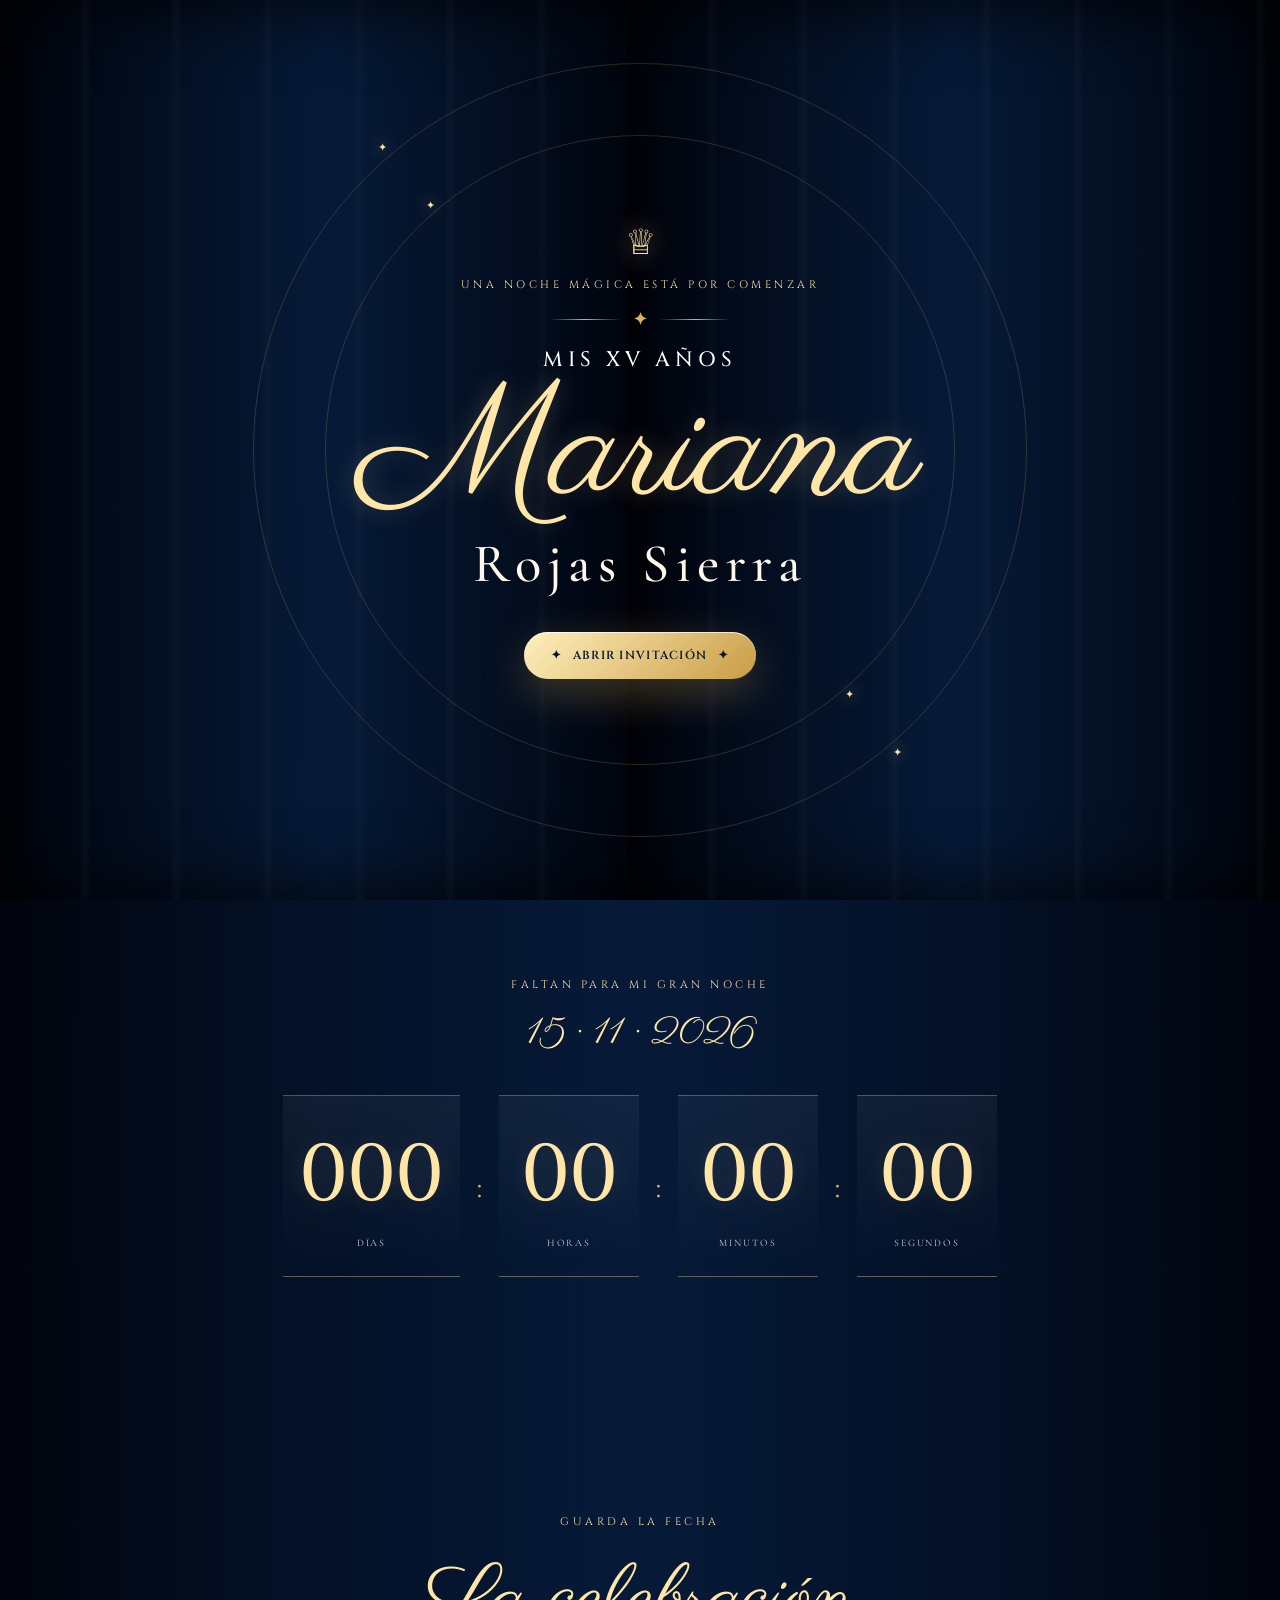
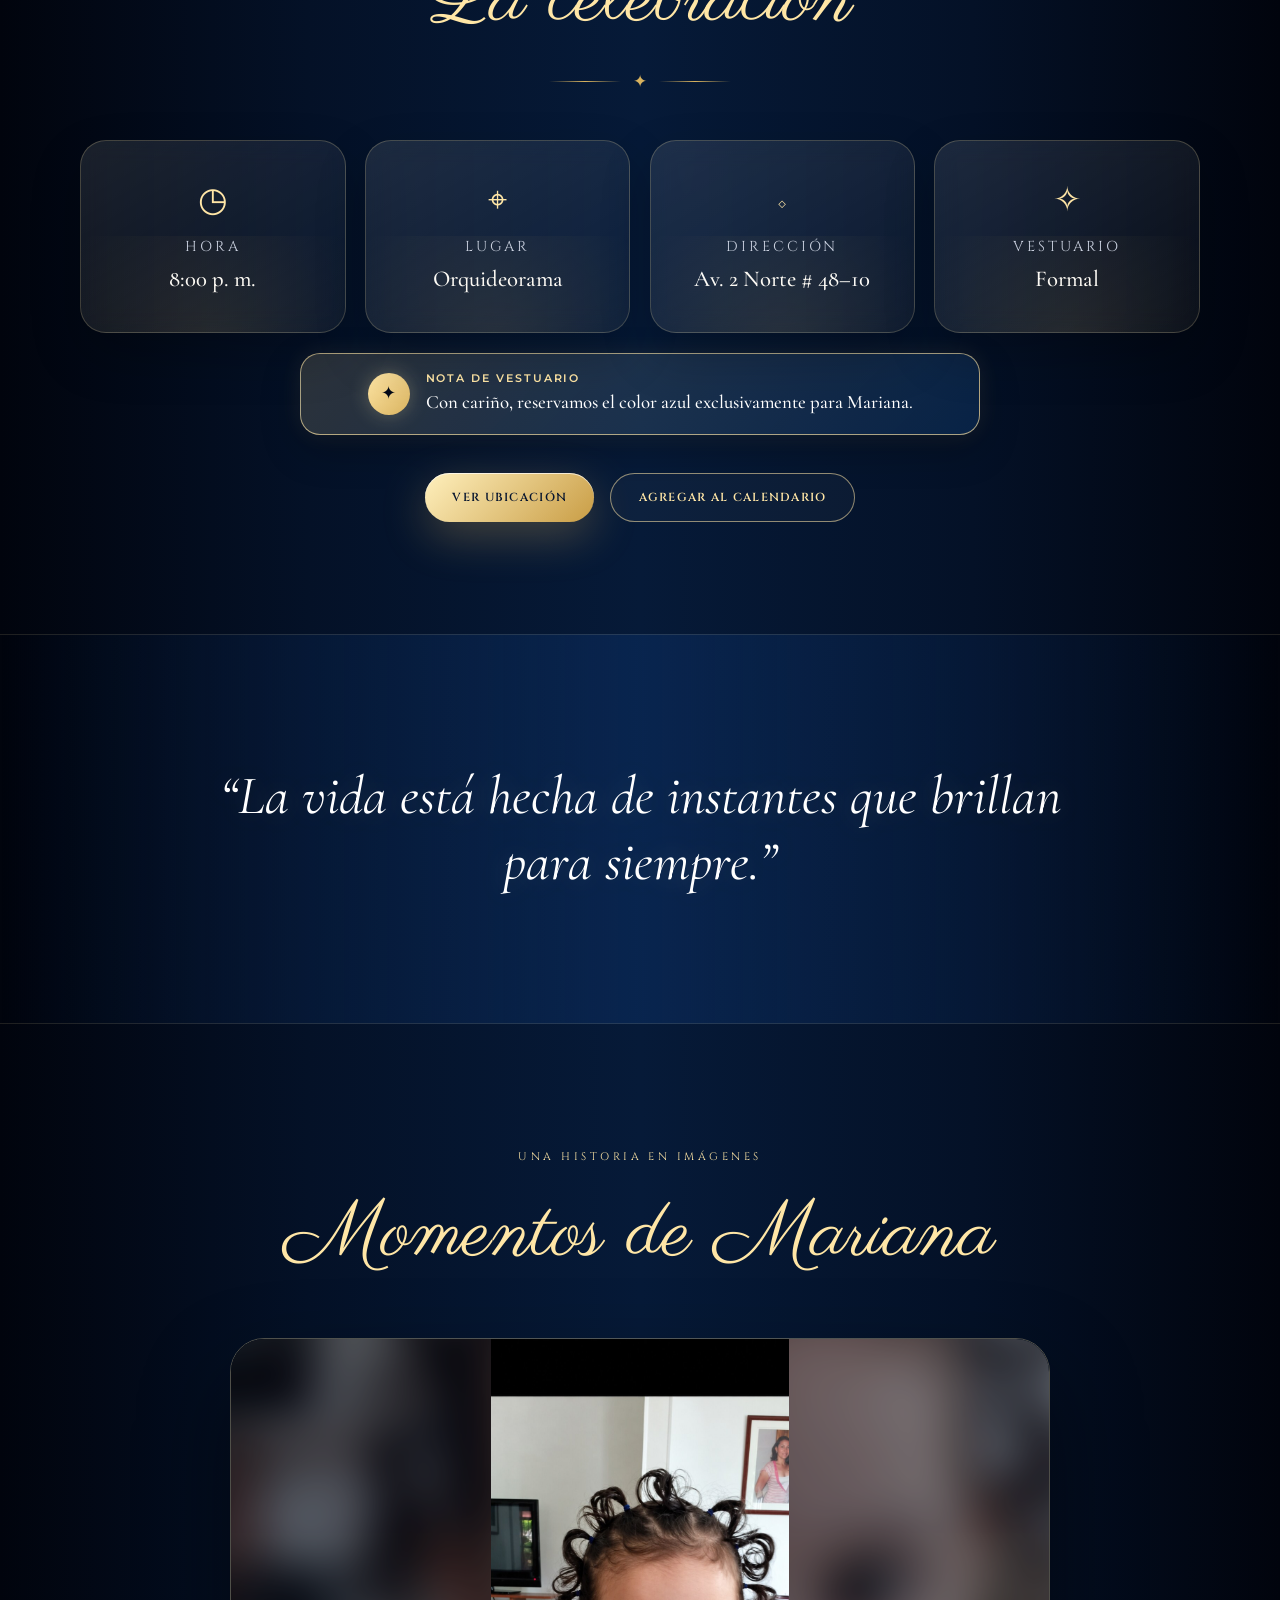
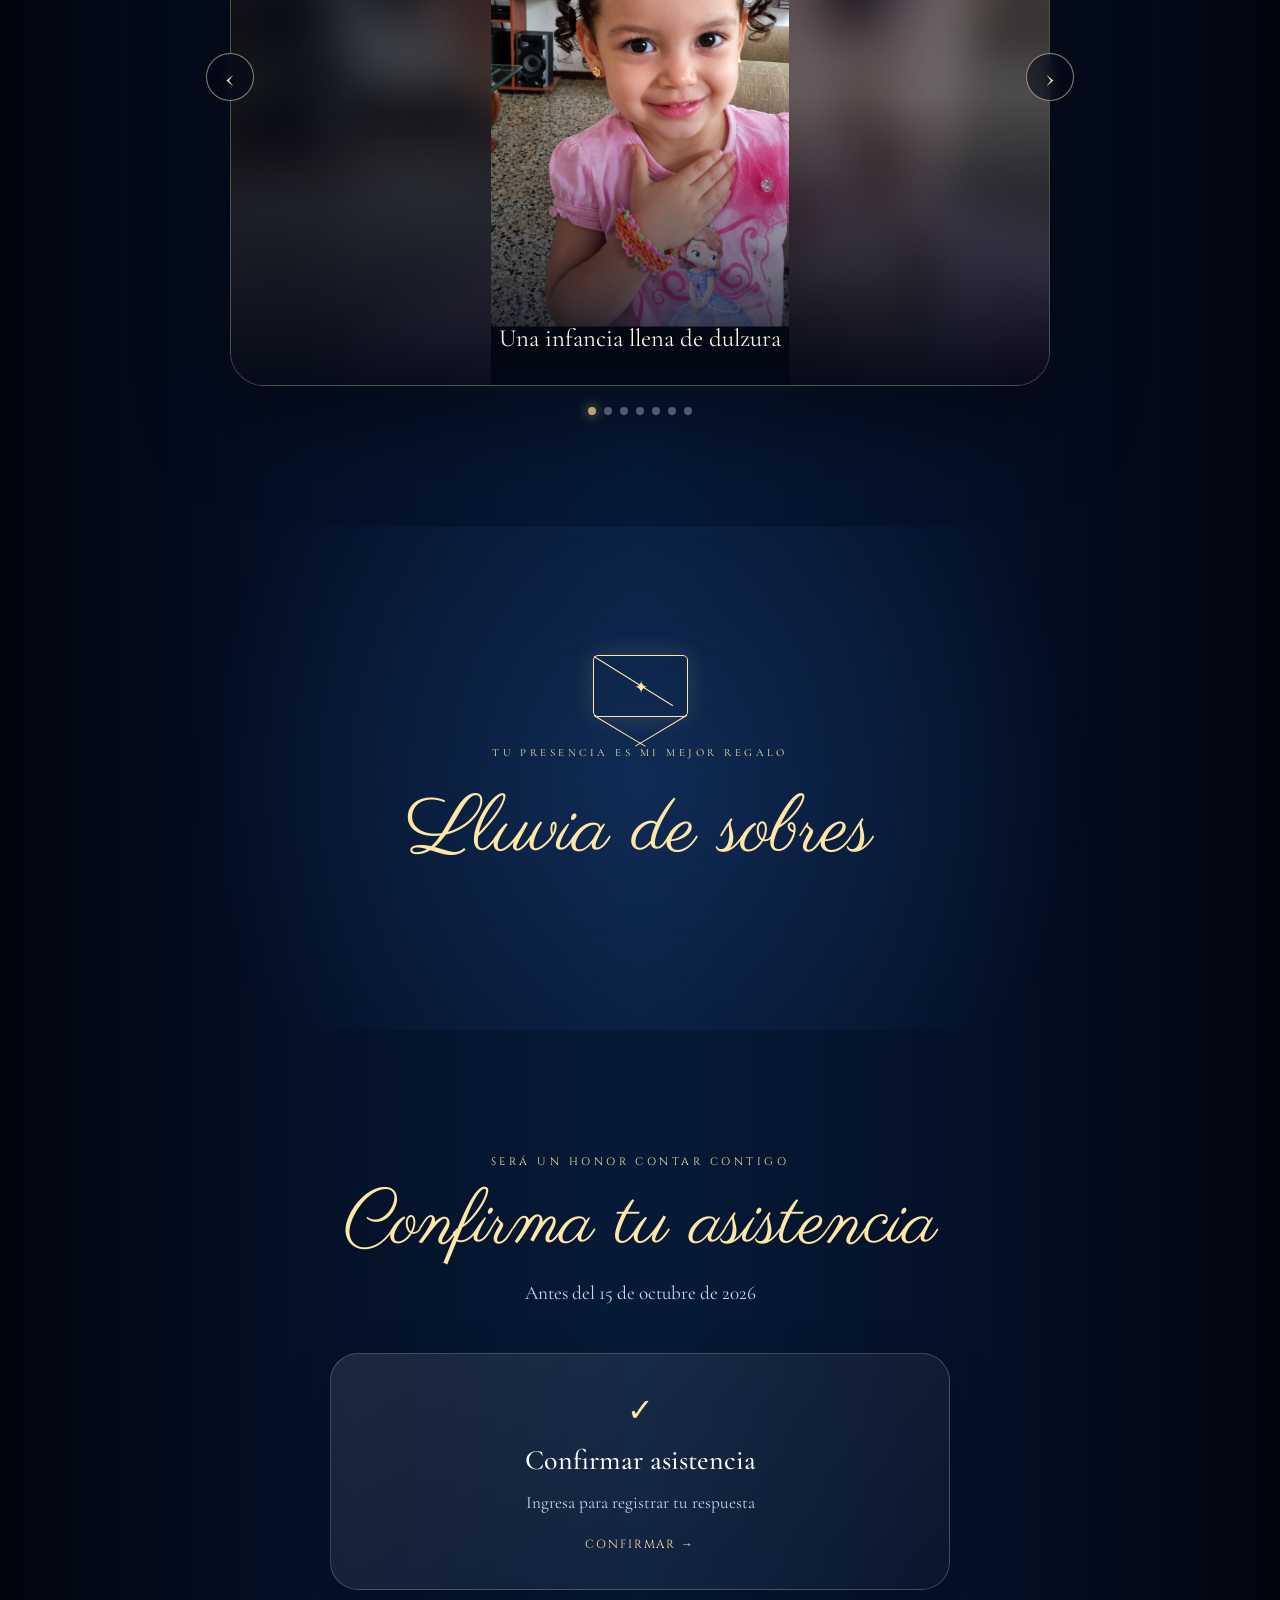
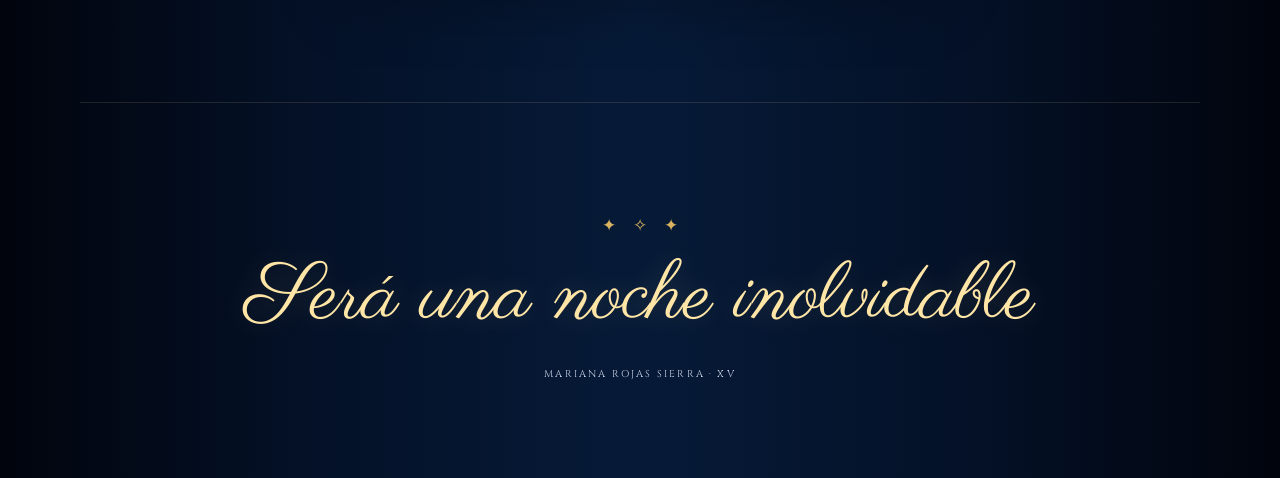
==== index.html @ c2b7a509 "Restaurar acompañante y ubicar nota de vestuario" ====
<!doctype html>
<html lang="es">
<head>
<meta charset="utf-8">
<meta name="viewport" content="width=device-width,initial-scale=1,viewport-fit=cover">
<meta name="theme-color" content="#020817">
<title>Mis XV · Mariana Rojas Sierra</title>
<meta name="description" content="Invitación a los XV años de Mariana Rojas Sierra · 15 de noviembre de 2026.">
<link rel="preconnect" href="https://fonts.googleapis.com">
<link rel="preconnect" href="https://fonts.gstatic.com" crossorigin>
<link href="https://fonts.googleapis.com/css2?family=Cinzel:wght@400;500;600&family=Cormorant+Garamond:ital,wght@0,400;0,500;1,400&family=Montserrat:wght@300;400;500;600&family=Parisienne&display=swap" rel="stylesheet">
<link rel="stylesheet" href="styles.css?v=acompanantes-19">
<link rel="stylesheet" href="mobile.css?v=acompanantes-19">
</head>
<body class="locked">
<canvas id="sky" aria-hidden="true"></canvas>
<div class="grain" aria-hidden="true"></div>
<div class="shooting-stars" aria-hidden="true"><i></i><i></i><i></i></div>
<section id="intro" class="intro">
  <div class="curtain curtain-left"></div><div class="curtain curtain-right"></div>
  <div class="intro-orbit orbit-a"></div><div class="intro-orbit orbit-b"></div>
  <div class="intro-card">
    <div class="crown">♕</div>
    <p class="kicker">Una noche mágica está por comenzar</p>
    <div class="line"><span></span><b>✦</b><span></span></div>
    <p class="mis">Mis XV años</p>
    <h1>Mariana</h1>
    <p class="surname">Rojas Sierra</p>
    <button id="openBtn" class="primary"><span>✦</span>Abrir invitación<span>✦</span></button>
  </div>
</section>
<audio id="song" preload="none" loop><source src="assets/sailor-song.m4a?v=audio-completo-2" type="audio/mp4"></audio>
<div id="readingProgress" class="reading-progress" aria-hidden="true"><span></span></div>
<button id="musicToggle" class="music-toggle" aria-label="Activar o pausar música"><span class="disc">♪</span><span class="music-label">Música</span></button>
<main id="site" aria-hidden="true">
  <section class="hero panel" id="inicio">
    <div class="moon"></div>
    <div class="hero-copy reveal up">
      <p class="kicker">Con inmensa alegría</p><p class="mis">Mis XV años</p><h2>Mariana</h2><p class="surname">Rojas Sierra</p>
      <div class="divider"><span></span>✧<span></span></div>
      <p class="poem">Hay momentos únicos que se convierten en recuerdos para toda la vida. Hoy comienza una nueva etapa llena de sueños, alegría y esperanza, y quiero compartirla contigo en una noche muy especial.</p>
    </div>
    <div class="floating-word one">sueños</div><div class="floating-word two">magia</div>
    <button id="discoverHint" class="discover-hint" type="button" aria-label="Deslizar hacia abajo para continuar"><span>Desliza hacia abajo</span><b>⌄</b></button>
  </section>
  <section class="count-section panel reveal focus-in" id="fecha">
    <p class="kicker">Faltan para mi gran noche</p><div class="date-script">15 · 11 · 2026</div>
    <div class="countdown" id="countdown"><div><strong id="days">000</strong><span>Días</span></div><em>:</em><div><strong id="hours">00</strong><span>Horas</span></div><em>:</em><div><strong id="minutes">00</strong><span>Minutos</span></div><em>:</em><div><strong id="seconds">00</strong><span>Segundos</span></div></div>
  </section>
  <section class="event panel" id="celebracion">
    <div class="section-head reveal unfold"><p class="kicker">Guarda la fecha</p><h3>La celebración</h3><div class="divider"><span></span>✦<span></span></div></div>
    <div class="event-grid">
      <article class="info-card reveal left"><div class="icon">◷</div><small>Hora</small><strong>8:00 p. m.</strong></article>
      <article class="info-card reveal up"><div class="icon">⌖</div><small>Lugar</small><strong>Orquideorama</strong></article>
      <article class="info-card reveal right"><div class="icon">◇</div><small>Dirección</small><strong>Av. 2 Norte # 48–10</strong></article>
      <article class="info-card reveal up"><div class="icon">✧</div><small>Vestuario</small><strong>Formal</strong></article>
    </div>
    <div class="dress-note reveal up"><span class="dress-note-icon">✦</span><div><strong>Nota de vestuario</strong><p>Con cariño, reservamos el color azul exclusivamente para Mariana.</p></div></div>
    <div class="actions reveal up"><a class="primary" href="https://maps.app.goo.gl/pFWmGSaqrGYNsrYG7" target="_blank" rel="noopener">Ver ubicación</a><button class="secondary" id="calendarBtn">Agregar al calendario</button></div>
  </section>
  <section class="quote-band panel reveal glow-in"><div class="constellation"></div><p>“La vida está hecha de instantes que brillan para siempre.”</p></section>
  <section class="gallery panel" id="galeria">
    <div class="section-head reveal rotate-left"><p class="kicker">Una historia en imágenes</p><h3>Momentos de Mariana</h3></div>
    <div class="carousel reveal rotate-right" id="carousel"><button class="nav prev" aria-label="Foto anterior">‹</button><div class="slides">
      <figure class="slide active" style="--photo:url('assets/momento-01.jpg')"><img src="assets/momento-01.jpg" alt="Mariana en sus primeros años" loading="lazy"><figcaption>Una infancia llena de dulzura</figcaption></figure>
      <figure class="slide" style="--photo:url('assets/momento-02.jpg')"><img src="assets/momento-02.jpg" alt="Mariana sonriendo en sus primeros años" loading="lazy"><figcaption>Sonrisas que guardan historias</figcaption></figure>
      <figure class="slide" style="--photo:url('assets/momento-03.jpg')"><img src="assets/momento-03.jpg" alt="Mariana jugando" loading="lazy"><figcaption>Pequeños momentos, grandes recuerdos</figcaption></figure>
      <figure class="slide" style="--photo:url('assets/momento-04.jpg')"><img src="assets/momento-04.jpg" alt="Mariana vestida de princesa" loading="lazy"><figcaption>Soñando desde siempre</figcaption></figure>
      <figure class="slide" style="--photo:url('assets/momento-05.jpg')"><img src="assets/momento-05.jpg" alt="Mariana con vestido azul" loading="lazy"><figcaption>Creciendo entre sueños y alegría</figcaption></figure>
      <figure class="slide" style="--photo:url('assets/momento-06.jpg')"><img src="assets/momento-06.jpg" alt="Mariana vestida de Mujer Maravilla" loading="lazy"><figcaption>Una aventura en cada etapa</figcaption></figure>
      <figure class="slide" style="--photo:url('assets/momento-07.jpg')"><img src="assets/momento-07.jpg" alt="Mariana disfrutando un postre" loading="lazy"><figcaption>Recuerdos que brillan para siempre</figcaption></figure>
    </div><button class="nav next" aria-label="Foto siguiente">›</button><div class="dots"></div></div>
  </section>
  <section class="gift panel reveal bloom"><div class="envelope"><div class="flap"></div><span>✦</span></div><p class="kicker">Tu presencia es mi mejor regalo</p><h3>Lluvia de sobres</h3></section>
  <section class="rsvp panel" id="rsvp">
    <div class="section-head reveal focus-in"><p class="kicker">Será un honor contar contigo</p><h3>Confirma tu asistencia</h3><p class="deadline">Antes del 15 de octubre de 2026</p></div>
    <div id="rsvpStatus" class="rsvp-status hidden" role="status"><span>✓</span><h4>Confirmación registrada</h4><p>Gracias. Tu respuesta ya fue guardada desde este dispositivo.</p></div><div class="rsvp-grid"><button class="guest-card reveal up" data-type="guest"><span class="guest-icon">✓</span><b>Confirmar asistencia</b><small>Ingresa para registrar tu respuesta</small><i>Confirmar →</i></button></div>
  </section>
  <footer class="panel reveal glow-in"><div class="footer-stars">✦　✧　✦</div><p>Será una noche inolvidable</p><span>Mariana Rojas Sierra · XV</span></footer>
</main>
<dialog id="rsvpDialog"><form method="dialog" id="rsvpForm" class="modal"><button type="button" id="closeRsvp" class="close" aria-label="Cerrar y volver a la invitación">×</button><p class="kicker">Confirmación de asistencia</p><h3 id="formTitle">Confirma tu asistencia</h3><input type="hidden" id="guestType"><label>Nombre completo<input id="guestName" required autocomplete="name" placeholder="Escribe tu nombre"></label><label>¿Asistirás?<select id="attendance" required><option value="">Selecciona una opción</option><option value="Sí">Sí, asistiré</option><option value="No">No podré asistir</option></select></label><div id="companionFields" class="conditional hidden"><label>¿Asistirás con acompañante?<select id="withCompanion"><option value="No">No, asistiré solo(a)</option><option value="Sí">Sí, asistiré con acompañante</option></select></label><label id="companionLabel" class="hidden">Nombre completo del acompañante<input id="companionName" autocomplete="name" placeholder="Escribe su nombre"></label></div><label>Observaciones alimentarias <small>(opcional)</small><textarea id="notes" rows="3" placeholder="Alergias o restricciones"></textarea></label><button type="submit" class="primary full">Guardar confirmación</button><p class="privacy">Tu respuesta quedará registrada en la lista de invitados.</p></form></dialog>
<div id="toast" class="toast"></div><script src="script.js?v=acompanantes-19"></script>
</body></html>
---- styles.css ----
:root{--night:#020817;--navy:#061a3a;--blue:#0c2f63;--gold:#d9b35f;--gold2:#ffe6a6;--cream:#fff8e8;--muted:#cbd4e7;--glass:rgba(255,255,255,.075)}
*{box-sizing:border-box}html{scroll-behavior:smooth}body{margin:0;background:radial-gradient(circle at 50% 0,#10356b 0,#071a39 30%,#020817 72%);color:var(--cream);font-family:Montserrat,sans-serif;overflow-x:hidden}.locked{overflow:hidden}.hidden{display:none!important}button,a{font:inherit}#sky{position:fixed;inset:0;width:100%;height:100%;z-index:0;pointer-events:none}.grain{position:fixed;inset:0;z-index:1;pointer-events:none;opacity:.055;background-image:url("data:image/svg+xml,%3Csvg viewBox='0 0 180 180' xmlns='http://www.w3.org/2000/svg'%3E%3Cfilter id='n'%3E%3CfeTurbulence type='fractalNoise' baseFrequency='.9' numOctaves='3' stitchTiles='stitch'/%3E%3C/filter%3E%3Crect width='100%25' height='100%25' filter='url(%23n)' opacity='.65'/%3E%3C/svg%3E")}.shooting-stars{position:fixed;inset:0;z-index:2;pointer-events:none;overflow:hidden}.shooting-stars i{position:absolute;width:150px;height:1px;background:linear-gradient(90deg,transparent,var(--gold2),transparent);transform:rotate(-28deg);filter:drop-shadow(0 0 6px var(--gold2));opacity:0;animation:shoot 9s linear infinite}.shooting-stars i:nth-child(1){top:15%;left:75%;animation-delay:1s}.shooting-stars i:nth-child(2){top:42%;left:90%;animation-delay:5s}.shooting-stars i:nth-child(3){top:74%;left:62%;animation-delay:8s}@keyframes shoot{0%,78%{opacity:0;transform:translate(0,0) rotate(-28deg)}80%{opacity:1}100%{opacity:0;transform:translate(-55vw,28vw) rotate(-28deg)}}
.intro{position:fixed;inset:0;z-index:50;display:grid;place-items:center;overflow:hidden;background:radial-gradient(circle at center,rgba(16,53,107,.45),rgba(2,8,23,.98) 68%);transition:opacity 1.1s ease,visibility 1.1s ease}.intro.opened{opacity:0;visibility:hidden}.curtain{position:absolute;top:0;bottom:0;width:51%;background:linear-gradient(90deg,#01040d,#061a38 50%,#01040d);box-shadow:inset 0 0 80px #000;transition:transform 1.6s cubic-bezier(.74,0,.19,1)}.curtain:after{content:"";position:absolute;inset:0;background:repeating-linear-gradient(90deg,transparent 0 12%,rgba(255,255,255,.025) 13%,transparent 14%)}.curtain-left{left:0}.curtain-right{right:0}.intro.opening .curtain-left{transform:translateX(-105%)}.intro.opening .curtain-right{transform:translateX(105%)}.intro-card{position:relative;z-index:3;text-align:center;width:min(92%,680px);padding:2rem;animation:introFloat 5s ease-in-out infinite}.crown{font-size:2.2rem;color:var(--gold2);filter:drop-shadow(0 0 13px rgba(255,230,166,.65));animation:twinkle 2s ease-in-out infinite}.kicker{text-transform:uppercase;letter-spacing:.32em;font-size:.68rem;color:var(--gold2);margin:.8rem 0 1.1rem}.line,.divider{display:flex;align-items:center;justify-content:center;gap:12px;color:var(--gold)}.line span,.divider span{width:72px;height:1px;background:linear-gradient(90deg,transparent,var(--gold),transparent)}.mis{font:500 1.3rem Cinzel,serif;letter-spacing:.24em;text-transform:uppercase;margin:1rem 0;color:#fff}.intro h1,.hero h2{font:400 clamp(5.5rem,18vw,10rem) Parisienne,cursive;line-height:.8;margin:.45rem 0;color:var(--gold2);text-shadow:0 0 25px rgba(255,230,166,.25)}.surname{font:500 clamp(1.7rem,6vw,3.4rem) 'Cormorant Garamond',serif;letter-spacing:.12em;margin:.8rem 0 2.2rem}.primary,.secondary{border-radius:999px;padding:1rem 1.7rem;text-decoration:none;border:0;cursor:pointer;display:inline-flex;align-items:center;justify-content:center;gap:.65rem;text-transform:uppercase;letter-spacing:.11em;font-size:.73rem;font-weight:600;transition:.3s}.primary{color:#07152f;background:linear-gradient(135deg,#fff0bd,#c99d45);box-shadow:0 14px 45px rgba(217,179,95,.3),inset 0 1px rgba(255,255,255,.7)}.primary:hover,.secondary:hover{transform:translateY(-3px) scale(1.01)}.secondary{color:var(--gold2);background:rgba(255,255,255,.03);border:1px solid rgba(255,230,166,.55)}.tap-note{font-size:.67rem;color:var(--muted);margin-top:1.1rem}.scroll-hint{position:absolute;bottom:20px;font-size:.55rem;letter-spacing:.22em;color:#9baac7}.scroll-hint span{display:block;font-size:1.3rem;animation:bounce 1.5s infinite}.intro-orbit{position:absolute;border:1px solid rgba(217,179,95,.2);border-radius:50%;animation:spin 22s linear infinite}.orbit-a{width:70vmin;height:70vmin}.orbit-b{width:86vmin;height:86vmin;animation-direction:reverse;animation-duration:30s}.intro-orbit:before,.intro-orbit:after{content:"✦";position:absolute;color:var(--gold2);font-size:.7rem;filter:drop-shadow(0 0 8px var(--gold2))}.intro-orbit:before{top:10%;left:16%}.intro-orbit:after{bottom:10%;right:16%}@keyframes spin{to{transform:rotate(360deg)}}@keyframes introFloat{50%{transform:translateY(-8px)}}@keyframes twinkle{50%{opacity:.55;transform:scale(.9)}}@keyframes bounce{50%{transform:translateY(6px)}}
main{position:relative;z-index:3}.panel{position:relative;width:min(1120px,92%);margin:auto;padding:7rem 0}.hero{min-height:100vh;display:grid;grid-template-columns:minmax(280px,.9fr) 1.1fr;align-items:center;gap:5rem;padding-top:5rem}.hero-frame{position:relative;max-width:490px;margin:auto}.hero-photo{width:100%;aspect-ratio:3/4;object-fit:cover;object-position:center 38%;display:block;border-radius:250px 250px 30px 30px;filter:saturate(.92) contrast(1.02);box-shadow:0 40px 100px rgba(0,0,0,.55)}.gold-frame{position:absolute;inset:-13px;border:1px solid rgba(255,230,166,.75);border-radius:270px 270px 45px 45px;box-shadow:0 0 28px rgba(217,179,95,.2)}.gold-frame:before{content:"✦";position:absolute;top:-17px;left:50%;transform:translateX(-50%);color:var(--gold2);background:#071a38;padding:0 12px}.photo-aura{position:absolute;inset:8% -12%;background:radial-gradient(circle,rgba(71,119,195,.35),transparent 65%);filter:blur(28px)}.moon{position:absolute;width:420px;height:420px;border-radius:50%;right:-180px;top:80px;background:radial-gradient(circle at 35% 35%,rgba(255,248,224,.23),rgba(202,178,116,.08) 45%,transparent 70%);box-shadow:0 0 70px rgba(255,230,166,.08)}.hero-copy{text-align:left}.hero-copy .mis{font-size:.9rem}.hero-copy .surname{margin-bottom:1.5rem}.poem{font:400 1.4rem/1.8 'Cormorant Garamond',serif;color:#e9eef8;max-width:620px}.floating-word{position:absolute;font:400 4rem Parisienne,cursive;color:rgba(255,230,166,.07);pointer-events:none}.floating-word.one{right:4%;top:12%}.floating-word.two{left:38%;bottom:5%}.count-section{text-align:center;padding-top:4rem}.date-script{font:400 2.3rem Parisienne,cursive;color:var(--gold2);margin-bottom:2.2rem}.countdown{display:flex;align-items:center;justify-content:center;gap:1rem}.countdown div{min-width:140px;padding:1.6rem 1rem;border-block:1px solid rgba(255,230,166,.32);background:linear-gradient(180deg,rgba(255,255,255,.05),transparent)}.countdown strong{display:block;font:500 clamp(2.8rem,7vw,5rem) Cinzel,serif;color:var(--gold2);text-shadow:0 0 22px rgba(255,230,166,.15)}.countdown span{font-size:.62rem;letter-spacing:.2em;text-transform:uppercase;color:var(--muted)}.countdown em{font:300 2.2rem 'Cormorant Garamond',serif;color:var(--gold)}.section-head{text-align:center;margin-bottom:3rem}.section-head h3,.gift h3,.modal h3{font:400 clamp(3rem,7vw,5rem) Parisienne,cursive;color:var(--gold2);margin:.3rem 0 1rem}.event-grid{display:grid;grid-template-columns:repeat(4,1fr);gap:1.2rem}.info-card{position:relative;overflow:hidden;text-align:center;padding:2.4rem 1.2rem;border:1px solid rgba(255,230,166,.22);border-radius:26px;background:linear-gradient(150deg,rgba(255,255,255,.1),rgba(255,255,255,.025));backdrop-filter:blur(12px);box-shadow:0 22px 50px rgba(0,0,0,.22)}.info-card:after{content:"";position:absolute;inset:auto -40% -70% -40%;height:120%;background:radial-gradient(circle,rgba(217,179,95,.13),transparent 65%)}.info-card .icon{font-size:2.1rem;color:var(--gold2)}.info-card small{display:block;text-transform:uppercase;letter-spacing:.2em;color:var(--muted);margin:1rem 0 .6rem}.info-card strong{font:500 1.35rem 'Cormorant Garamond',serif;color:#fff}.actions{display:flex;justify-content:center;gap:1rem;flex-wrap:wrap;margin-top:2.4rem}.quote-band{width:100%;max-width:none;text-align:center;padding:8rem 6%;background:linear-gradient(90deg,transparent,rgba(12,47,99,.52),transparent);border-block:1px solid rgba(255,230,166,.12)}.quote-band p{font:italic 400 clamp(1.8rem,5vw,3.4rem) 'Cormorant Garamond',serif;color:#fff;margin:auto;max-width:900px}.carousel{position:relative;max-width:820px;margin:auto}.slides{position:relative;height:min(72vh,700px);overflow:hidden;border-radius:34px;box-shadow:0 40px 90px rgba(0,0,0,.45);border:1px solid rgba(255,230,166,.3)}.slide{position:absolute;inset:0;margin:0;opacity:0;transform:scale(1.06);transition:opacity .9s,transform 1.4s}.slide.active{opacity:1;transform:scale(1)}.slide img{width:100%;height:100%;object-fit:cover;object-position:center 35%}.slide:after{content:"";position:absolute;inset:55% 0 0;background:linear-gradient(transparent,rgba(2,8,23,.92))}.slide figcaption{position:absolute;z-index:2;left:0;right:0;bottom:2rem;text-align:center;font:400 1.55rem 'Cormorant Garamond',serif}.nav{position:absolute;z-index:5;top:50%;transform:translateY(-50%);width:48px;height:48px;border-radius:50%;border:1px solid rgba(255,230,166,.55);background:rgba(2,8,23,.55);color:var(--gold2);font-size:2rem;cursor:pointer;backdrop-filter:blur(8px)}.nav.prev{left:-24px}.nav.next{right:-24px}.dots{display:flex;justify-content:center;gap:8px;margin-top:1.3rem}.dots button{width:8px;height:8px;border:0;border-radius:50%;background:#6f7f9e;padding:0;cursor:pointer}.dots button.active{background:var(--gold2);box-shadow:0 0 12px var(--gold2)}.gift{text-align:center;width:100%;max-width:none;padding:8rem 6%;background:radial-gradient(circle at center,rgba(33,73,133,.38),transparent 65%)}.gift p:last-child{color:var(--muted)}.envelope{position:relative;width:95px;height:62px;margin:0 auto 1.8rem;border:1px solid var(--gold2);border-radius:5px;box-shadow:0 0 25px rgba(255,230,166,.15)}.envelope:before,.envelope:after{content:"";position:absolute;bottom:0;width:64%;height:1px;background:var(--gold2)}.envelope:before{left:0;transform:rotate(31deg);transform-origin:left}.envelope:after{right:0;transform:rotate(-31deg);transform-origin:right}.flap{position:absolute;top:0;left:0;width:100%;height:1px;background:var(--gold2);transform:rotate(32deg);transform-origin:left}.envelope span{position:absolute;left:50%;top:51%;transform:translate(-50%,-50%);color:var(--gold2)}.rsvp-grid{display:grid;grid-template-columns:repeat(2,1fr);gap:1.4rem;max-width:860px;margin:auto}.guest-card{text-align:left;padding:2rem;border-radius:28px;border:1px solid rgba(255,230,166,.22);background:linear-gradient(145deg,rgba(255,255,255,.095),rgba(255,255,255,.025));color:#fff;cursor:pointer;transition:.35s;box-shadow:0 24px 55px rgba(0,0,0,.22)}.guest-card:hover{transform:translateY(-7px);border-color:var(--gold2);box-shadow:0 28px 70px rgba(0,0,0,.34),0 0 30px rgba(217,179,95,.08)}.guest-icon{font-size:2rem;color:var(--gold2)}.guest-card b,.guest-card small,.guest-card i{display:block}.guest-card b{font:500 1.55rem 'Cormorant Garamond',serif;margin:.8rem 0}.guest-card small{color:var(--muted);line-height:1.5}.guest-card i{font-style:normal;color:var(--gold2);margin-top:1.3rem;font-size:.74rem;text-transform:uppercase;letter-spacing:.16em}.deadline{text-align:center;color:var(--muted)}footer{text-align:center;padding:7rem 1rem 6rem!important;border-top:1px solid rgba(255,230,166,.12)}footer p{font:400 clamp(3rem,8vw,5rem) Parisienne,cursive;color:var(--gold2);margin:.5rem}footer span{font-size:.62rem;letter-spacing:.22em;text-transform:uppercase;color:var(--muted)}.footer-stars{color:var(--gold)}
.music-toggle{position:fixed;z-index:30;right:18px;bottom:18px;border:1px solid rgba(255,230,166,.45);border-radius:999px;padding:.55rem .9rem .55rem .55rem;background:rgba(2,8,23,.72);color:#fff;display:none;align-items:center;gap:.55rem;backdrop-filter:blur(10px);cursor:pointer}.music-toggle.show{display:flex}.disc{display:grid;place-items:center;width:34px;height:34px;border-radius:50%;background:linear-gradient(145deg,var(--gold2),var(--gold));color:#08152e}.music-toggle.playing .disc{animation:spin 3s linear infinite}.music-label{font-size:.67rem;letter-spacing:.12em;text-transform:uppercase}.reveal{opacity:0;transition:1s opacity,.9s transform}.reveal.up{transform:translateY(50px)}.reveal.left{transform:translateX(-55px)}.reveal.right{transform:translateX(55px)}.reveal.zoom{transform:scale(.88)}.reveal.visible{opacity:1;transform:none}.modal{position:relative;padding:2.2rem;border-radius:28px;background:linear-gradient(160deg,#10356b,#041126);border:1px solid rgba(255,230,166,.35);color:#fff;box-shadow:0 40px 100px rgba(0,0,0,.65)}dialog{width:min(92%,580px);padding:0;border:0;background:transparent}dialog::backdrop{background:rgba(0,5,16,.82);backdrop-filter:blur(9px)}.close{position:absolute;right:1rem;top:.7rem;border:0;background:transparent;color:#fff;font-size:2rem;cursor:pointer}.modal h3{text-align:left;font-size:2.8rem}.modal label{display:block;margin:1rem 0;font-size:.8rem;color:#e9eef8}.modal input,.modal select,.modal textarea{width:100%;margin-top:.45rem;padding:1rem;border-radius:14px;border:1px solid rgba(255,255,255,.18);background:rgba(255,255,255,.08);color:#fff;font:inherit}.modal select option{color:#111}.full{width:100%;margin-top:.8rem}.privacy{text-align:center;font-size:.68rem;color:var(--muted)}.toast{position:fixed;left:50%;bottom:95px;z-index:60;transform:translate(-50%,25px);opacity:0;padding:.8rem 1rem;border-radius:999px;background:#fff;color:#07152f;font-size:.75rem;transition:.3s;pointer-events:none}.toast.show{opacity:1;transform:translate(-50%,0)}
@media(max-width:850px){.panel{padding:5.5rem 0}.hero{grid-template-columns:1fr;gap:3rem;padding-top:5rem}.hero-frame{max-width:420px}.hero-copy{text-align:center}.poem{margin-inline:auto}.event-grid{grid-template-columns:repeat(2,1fr)}.countdown div{min-width:105px}.rsvp-grid{grid-template-columns:1fr}.nav.prev{left:10px}.nav.next{right:10px}}
@media(max-width:520px){.intro h1{font-size:5.3rem}.surname{font-size:1.8rem}.panel{width:90%;padding:4.5rem 0}.hero-photo{aspect-ratio:3/4}.hero-copy h2{font-size:5.6rem}.poem{font-size:1.2rem}.countdown{gap:.3rem}.countdown div{min-width:0;flex:1;padding:1rem .2rem}.countdown strong{font-size:2.15rem}.countdown span{font-size:.48rem}.countdown em{font-size:1.25rem}.event-grid{gap:.7rem}.info-card{padding:1.6rem .65rem}.info-card strong{font-size:1.05rem}.actions>*{width:100%}.slides{height:67vh}.slide figcaption{font-size:1.25rem;padding:0 1rem}.music-label{display:none}.music-toggle{padding:.5rem}.kicker{letter-spacing:.22em}.quote-band{padding:6rem 8%}}


/* Mariposas animadas — tema principal de los XV */
.butterfly-field{position:fixed;inset:0;z-index:4;overflow:hidden;pointer-events:none;opacity:0;transition:opacity 1.4s ease}
body:not(.locked) .butterfly-field{opacity:1}
.butterfly{--size:34px;--duration:18s;--delay:0s;--start-y:50vh;--end-y:18vh;position:absolute;left:-12vw;top:0;width:var(--size);height:calc(var(--size)*.72);filter:drop-shadow(0 0 8px rgba(255,230,166,.36));opacity:0;animation:butterflyFlight var(--duration) linear var(--delay) infinite;will-change:transform,opacity}
.butterfly-inner{position:absolute;inset:0;animation:butterflyFloat 2.2s ease-in-out infinite}
.butterfly-wing{position:absolute;top:8%;width:48%;height:70%;background:radial-gradient(circle at 58% 45%,rgba(255,248,220,.96) 0 9%,#f3cf78 23%,#c79235 58%,rgba(91,49,119,.88) 100%);border:1px solid rgba(255,240,188,.75);box-shadow:inset 0 0 7px rgba(255,255,255,.4);animation:wingFlap .5s ease-in-out infinite alternate}
.butterfly-wing::after{content:"";position:absolute;width:60%;height:48%;bottom:-28%;background:linear-gradient(145deg,#d9b35f,#754381);border:1px solid rgba(255,230,166,.55)}
.butterfly-wing.left{right:50%;border-radius:90% 42% 78% 32%;transform-origin:100% 55%}.butterfly-wing.left::after{right:4%;border-radius:78% 22% 75% 40%}
.butterfly-wing.right{left:50%;border-radius:42% 90% 32% 78%;transform-origin:0 55%;animation-direction:alternate-reverse}.butterfly-wing.right::after{left:4%;border-radius:22% 78% 40% 75%}
.butterfly-body{position:absolute;z-index:2;left:47%;top:18%;width:6%;height:65%;border-radius:999px;background:linear-gradient(#fff0bd,#6f426f 70%);box-shadow:0 0 5px rgba(255,230,166,.65)}
.butterfly-body::before,.butterfly-body::after{content:"";position:absolute;top:-22%;width:1px;height:34%;background:#ffe6a6;transform-origin:bottom}.butterfly-body::before{left:35%;transform:rotate(-32deg)}.butterfly-body::after{right:35%;transform:rotate(32deg)}
@keyframes wingFlap{from{transform:perspective(90px) rotateY(66deg)}to{transform:perspective(90px) rotateY(8deg)}}
@keyframes butterflyFloat{0%,100%{transform:translateY(-8px) rotate(-4deg)}50%{transform:translateY(10px) rotate(5deg)}}
@keyframes butterflyFlight{0%{transform:translate3d(-12vw,var(--start-y),0) scale(.72);opacity:0}7%{opacity:.82}28%{transform:translate3d(26vw,calc(var(--start-y) - 13vh),0) scale(.9)}52%{transform:translate3d(55vw,calc(var(--end-y) + 18vh),0) scale(1)}76%{transform:translate3d(83vw,var(--end-y),0) scale(.82);opacity:.78}100%{transform:translate3d(116vw,calc(var(--end-y) - 10vh),0) scale(.62);opacity:0}}
@media(max-width:600px){.butterfly{--size:27px;filter:drop-shadow(0 0 5px rgba(255,230,166,.3))}.butterfly:nth-child(n+8){display:none}}
@media(prefers-reduced-motion:reduce){.butterfly-field{display:none}}


/* Mariposas v2: silueta SVG reconocible y visibles desde la portada */
.butterfly-field{z-index:55;opacity:1}
body:not(.locked) .butterfly-field{opacity:1}
.butterfly{width:var(--size);height:calc(var(--size)*.75);filter:drop-shadow(0 2px 5px rgba(0,0,0,.35)) drop-shadow(0 0 7px rgba(255,230,166,.38))}
.butterfly-inner,.butterfly-svg{display:block;width:100%;height:100%;overflow:visible}
.butterfly-svg{transform:rotate(-7deg)}
.svg-wing{transform-box:fill-box;animation:svgWingFlap .62s ease-in-out infinite alternate}
.svg-wing-left{transform-origin:right center}
.svg-wing-right{transform-origin:left center;animation-direction:alternate-reverse}
.wing-main{fill:url("#none");fill:#d9b35f;stroke:#fff0bd;stroke-width:2.1;stroke-linejoin:round}
.svg-wing-left .wing-main{fill:#d7aa4c}.svg-wing-right .wing-main{fill:#c5913f}
.wing-mark{fill:none;stroke:#70427e;stroke-width:3;stroke-linecap:round;opacity:.9}
.svg-wing circle{fill:#fff0bd;stroke:#70427e;stroke-width:2}
.svg-body{fill:#39233f;stroke:#ffe6a6;stroke-width:1.5}.svg-head{fill:#503052;stroke:#ffe6a6;stroke-width:1.5}
.antenna{fill:none;stroke:#ffe6a6;stroke-width:2;stroke-linecap:round}
@keyframes svgWingFlap{from{transform:perspective(110px) rotateY(58deg) scaleX(.7)}to{transform:perspective(110px) rotateY(4deg) scaleX(1)}}
@media(max-width:600px){.butterfly-field{z-index:55}.butterfly{filter:drop-shadow(0 1px 3px rgba(0,0,0,.35)) drop-shadow(0 0 4px rgba(255,230,166,.3))}}


/* Corrección v3: visibles y reconocibles en todos los equipos */
.butterfly{min-width:30px;min-height:23px}
.svg-wing .wing-main{stroke-width:2.8}
.svg-wing .wing-mark{stroke-width:3.6}
@media(min-width:601px){.butterfly{filter:drop-shadow(0 3px 7px rgba(0,0,0,.48)) drop-shadow(0 0 10px rgba(255,230,166,.48))}}
@media(prefers-reduced-motion:reduce){
  .butterfly-field{display:block!important;opacity:1!important}
  .butterfly{animation:butterflyFlight var(--duration) linear var(--delay) infinite!important}
  .svg-wing{animation:svgWingFlap .8s ease-in-out infinite alternate!important}
}


/* Animaciones de contenido v4: entradas variadas y elegantes */
.reveal.focus-in{transform:scale(.9);filter:blur(10px)}
.reveal.unfold{transform:perspective(700px) rotateX(-18deg) scale(.94);transform-origin:center top}
.reveal.rotate-left{transform:translateX(-48px) rotate(-2.5deg) scale(.96)}
.reveal.rotate-right{transform:translateX(48px) rotate(2.5deg) scale(.96)}
.reveal.glow-in{transform:scale(.94);filter:blur(7px);text-shadow:0 0 30px rgba(255,230,166,.2)}
.reveal.bloom{transform:scale(.78) rotate(-2deg);filter:blur(5px)}
.reveal.focus-in.visible,.reveal.unfold.visible,.reveal.rotate-left.visible,.reveal.rotate-right.visible,.reveal.glow-in.visible,.reveal.bloom.visible{transform:none;filter:none}
.count-section.visible .countdown div{animation:countTileIn .7s cubic-bezier(.2,.8,.2,1) both}
.count-section.visible .countdown div:nth-of-type(1){animation-delay:.08s}.count-section.visible .countdown div:nth-of-type(2){animation-delay:.2s}.count-section.visible .countdown div:nth-of-type(3){animation-delay:.32s}.count-section.visible .countdown div:nth-of-type(4){animation-delay:.44s}
.event-grid .info-card:nth-child(1){transition-delay:.04s}.event-grid .info-card:nth-child(2){transition-delay:.16s}.event-grid .info-card:nth-child(3){transition-delay:.28s}.event-grid .info-card:nth-child(4){transition-delay:.4s}
.gift.visible .envelope{animation:envelopeArrival 1s cubic-bezier(.18,.85,.32,1.25) .25s both, envelopeHover 3s ease-in-out 1.25s infinite}
.gift.visible .flap{animation:flapOpen 1.1s ease .65s both}
.gallery .section-head.visible+.carousel{transition-delay:.18s}
footer.visible .footer-stars{animation:footerSparkle 1.8s ease-in-out infinite}
@keyframes countTileIn{0%{opacity:0;transform:translateY(28px) rotateX(-32deg)}100%{opacity:1;transform:none}}
@keyframes envelopeArrival{0%{opacity:0;transform:scale(.4) rotate(-12deg)}70%{transform:scale(1.12) rotate(3deg)}100%{opacity:1;transform:none}}
@keyframes envelopeHover{0%,100%{transform:translateY(0)}50%{transform:translateY(-8px)}}
@keyframes flapOpen{0%{opacity:.2;transform:rotate(0)}100%{opacity:1;transform:rotate(32deg)}}
@keyframes footerSparkle{0%,100%{opacity:.5;letter-spacing:.05em}50%{opacity:1;letter-spacing:.22em;text-shadow:0 0 16px var(--gold2)}}
@media(max-width:600px){.reveal.rotate-left{transform:translateX(-28px) rotate(-1.5deg)}.reveal.rotate-right{transform:translateX(28px) rotate(1.5deg)}}
@media(prefers-reduced-motion:reduce){.reveal.focus-in,.reveal.unfold,.reveal.rotate-left,.reveal.rotate-right,.reveal.glow-in,.reveal.bloom{filter:none}}


/* Navegación rápida v5 */
#inicio,#fecha,#celebracion,#galeria,#rsvp{scroll-margin-top:24px}

/* Portada sin fotografía: conserva el diseño aprobado y centra el mensaje */
body{background:linear-gradient(90deg,#01040d 0%,#041127 24%,#061a38 50%,#041127 76%,#01040d 100%)}
body{font-family:'Cormorant Garamond',serif;font-size:1.08rem}
.kicker,.mis,.primary,.secondary,.info-card small,.guest-card i,.quick-nav,.music-label,footer span{font-family:Cinzel,serif}
.poem,.info-card strong,.quote-band p,.slide figcaption,.guest-card b,.guest-card small,.deadline,.gift p,.rsvp-status p,.modal label,.privacy{font-family:'Cormorant Garamond',serif}
.poem{font-size:1.42rem;line-height:1.7}
.info-card strong{font-size:1.42rem}
.rsvp-grid{grid-template-columns:1fr;max-width:620px}
.guest-card{text-align:center;padding:2.3rem 2rem}
.guest-card b{font-size:1.75rem}
.guest-card small{font-size:1.08rem}
.rsvp .section-head h3{font-size:clamp(3.2rem,6vw,4.7rem);line-height:1}
.deadline{font-size:1.2rem}
.modal label{font-size:1rem}
main{opacity:1;transform:none;transition:opacity .85s ease,transform 1s ease}
body.entering main{opacity:0;transform:scale(.985)}
.intro.opening .intro-card{animation:none;opacity:0;transform:scale(.9);transition:opacity .32s ease,transform .5s ease}
.intro.opening .intro-orbit{opacity:0;transform:scale(1.45);transition:opacity .7s ease,transform 1.2s ease}
body.entering .butterfly-field{z-index:52;opacity:1}
body.entering .reading-progress,body.entering .music-toggle{opacity:0!important;pointer-events:none!important}
.hero{grid-template-columns:1fr;justify-items:center;text-align:center}
.hero-copy{text-align:center;max-width:760px;margin:auto}
.hero-copy .poem{margin-inline:auto}
.hero .moon{right:50%;transform:translateX(50%)}
.dress-note{display:flex;align-items:center;justify-content:center;gap:1rem;max-width:680px;margin:1.6rem auto 0;padding:1.15rem 1.4rem;border:1px solid rgba(255,230,166,.65);border-radius:20px;background:linear-gradient(135deg,rgba(255,230,166,.16),rgba(20,80,150,.28));box-shadow:0 14px 38px rgba(0,0,0,.25),0 0 24px rgba(255,230,166,.09);text-align:left}
.dress-note-icon{display:grid;place-items:center;flex:0 0 42px;width:42px;height:42px;border-radius:50%;background:linear-gradient(135deg,var(--gold2),var(--gold));color:var(--night);font-size:1.1rem;box-shadow:0 0 20px rgba(255,230,166,.28)}
.dress-note strong{display:block;margin-bottom:.3rem;color:var(--gold2);font:600 .67rem Montserrat,sans-serif;letter-spacing:.18em;text-transform:uppercase}
.dress-note p{margin:0;color:#fff;font:500 1.18rem/1.35 'Cormorant Garamond',serif}
.event>.dress-note{margin-top:1.25rem;margin-bottom:1.8rem}
.discover-hint{position:absolute;z-index:5;left:50%;bottom:24px;display:flex;flex-direction:column;align-items:center;gap:.15rem;transform:translateX(-50%);padding:.55rem 1rem;color:var(--gold2);background:rgba(2,8,23,.62);border:1px solid rgba(255,230,166,.22);border-radius:999px;cursor:pointer;font:500 .62rem Cinzel,serif;letter-spacing:.13em;text-transform:uppercase;backdrop-filter:blur(10px);transition:opacity .4s,transform .4s}
.discover-hint b{font:400 1.4rem/1 serif;animation:discoverBounce 1.35s ease-in-out infinite}
.discover-hint.gone{opacity:0;pointer-events:none;transform:translate(-50%,14px)}
@keyframes discoverBounce{0%,100%{transform:translateY(-2px)}50%{transform:translateY(5px)}}
@media(max-width:600px){.hero{padding-bottom:7.5rem}.discover-hint{bottom:20px;font-size:.56rem}}
.slide{background:#020817;isolation:isolate}
.slide:before{content:"";position:absolute;z-index:0;inset:-28px;background-image:linear-gradient(rgba(2,8,23,.36),rgba(2,8,23,.5)),var(--photo);background-size:cover;background-position:center;filter:blur(20px) saturate(.75);transform:scale(1.12);opacity:.78}
.slide img{position:relative;z-index:1;object-fit:contain!important;object-position:center!important}
.slide:after{z-index:2}
.slide figcaption{z-index:3}
.reading-progress{position:fixed;z-index:45;top:0;left:0;width:100%;height:3px;background:rgba(255,255,255,.05);opacity:0;transition:opacity .5s}
.reading-progress span{display:block;width:0;height:100%;background:linear-gradient(90deg,#8c5aa0,var(--gold2),#d9b35f);box-shadow:0 0 12px rgba(255,230,166,.65)}
body:not(.locked) .reading-progress{opacity:1}
/* Confirmación registrada v8 */
.rsvp-status{max-width:620px;margin:0 auto;text-align:center;padding:2.4rem 2rem;border:1px solid rgba(255,230,166,.3);border-radius:28px;background:linear-gradient(145deg,rgba(255,255,255,.1),rgba(255,255,255,.025));box-shadow:0 24px 55px rgba(0,0,0,.24)}
.rsvp-status span{display:grid;place-items:center;width:58px;height:58px;margin:0 auto 1rem;border-radius:50%;background:linear-gradient(135deg,#fff0bd,#c99d45);color:#07152f;font-size:1.7rem}
.rsvp-status h4{margin:.3rem 0 .7rem;font:500 1.8rem 'Cormorant Garamond',serif;color:var(--gold2)}
.rsvp-status p{margin:0;color:var(--muted);line-height:1.6}
.modal button:disabled{opacity:.62;cursor:wait}
---- mobile.css ----
/* Ajustes móviles para apertura desde WhatsApp */
@media (max-width:600px){
html,body{width:100%;max-width:100%;overflow-x:hidden;-webkit-text-size-adjust:100%}body{background:linear-gradient(90deg,#01040d 0%,#041127 24%,#061a38 50%,#041127 76%,#01040d 100%)}
.intro{min-height:100svh;padding:env(safe-area-inset-top) 0 env(safe-area-inset-bottom)}.intro-card{width:100%;padding:1.25rem 1rem 4.5rem}.crown{font-size:1.8rem}.intro h1{font-size:clamp(4.3rem,24vw,6.2rem);line-height:.86;white-space:normal}.intro .surname{font-size:clamp(1.35rem,7vw,2rem);letter-spacing:.08em;margin:.55rem 0 1.5rem}.intro .mis{font-size:.95rem;letter-spacing:.18em}.intro .kicker{font-size:.55rem;line-height:1.6;letter-spacing:.18em;padding:0 .75rem}.intro .primary{width:min(88vw,330px);min-height:52px;padding:.9rem 1rem;font-size:.67rem}.scroll-hint{bottom:max(12px,env(safe-area-inset-bottom));width:100%;text-align:center}.orbit-a{width:92vmin;height:92vmin}.orbit-b{width:118vmin;height:118vmin}
.panel{width:100%;padding:4rem 18px}.hero{min-height:auto;padding-top:5.5rem;gap:2.4rem}.hero-frame{width:min(82vw,350px);max-width:none}.hero-photo{border-radius:180px 180px 24px 24px;object-position:center 34%;box-shadow:0 24px 65px rgba(0,0,0,.5)}.gold-frame{inset:-8px;border-radius:190px 190px 32px 32px}.hero-copy{padding:0 4px}.hero-copy h2{font-size:clamp(4.4rem,22vw,6.4rem);line-height:.84;margin:.25rem 0}.hero-copy .surname{font-size:clamp(1.35rem,7vw,2rem);letter-spacing:.08em}.poem{font-size:1.12rem;line-height:1.65;text-align:center}.floating-word,.moon{display:none}
.count-section{padding-top:3rem}.date-script{font-size:1.9rem;margin-bottom:1.4rem}.countdown{display:grid;grid-template-columns:repeat(4,1fr);gap:.35rem;width:100%}.countdown em{display:none}.countdown div{min-width:0;padding:1rem .15rem;border:1px solid rgba(255,230,166,.18);border-radius:16px;background:rgba(255,255,255,.035)}.countdown strong{font-size:clamp(1.65rem,8.5vw,2.2rem);line-height:1.15}.countdown span{font-size:.43rem;letter-spacing:.08em}
.section-head{margin-bottom:2rem}.section-head h3,.gift h3,.modal h3{font-size:clamp(2.8rem,15vw,4rem);line-height:.95}.event-grid{grid-template-columns:1fr;gap:.8rem}.info-card{padding:1.35rem 1rem;border-radius:20px;display:grid;grid-template-columns:45px 1fr;grid-template-rows:auto auto;text-align:left;align-items:center;column-gap:.8rem}.info-card .icon{grid-row:1/3;font-size:1.65rem;text-align:center}.info-card small{margin:0 0 .25rem;font-size:.55rem;letter-spacing:.14em}.info-card strong{font-size:1.12rem;line-height:1.3}.actions{display:grid;grid-template-columns:1fr;gap:.75rem;margin-top:1.5rem}.actions>*{width:100%;min-height:50px}
.quote-band{padding:4.5rem 22px}.quote-band p{font-size:1.55rem;line-height:1.45}.carousel{width:100%}.slides{height:min(68svh,560px);border-radius:24px}.slide img{object-position:center 32%}.slide figcaption{bottom:1.25rem;font-size:1.1rem;padding:0 2.5rem}.nav{width:40px;height:40px;font-size:1.55rem}.nav.prev{left:8px}.nav.next{right:8px}
.gift{padding:5rem 22px}.gift p:last-child{font-size:.95rem;line-height:1.6}.rsvp-grid{gap:.9rem}.guest-card{padding:1.35rem;border-radius:20px;text-align:center}.guest-card b{font-size:1.3rem}.guest-card small{font-size:.82rem}footer{padding:4.5rem 18px 5rem!important}footer p{font-size:3.2rem;line-height:1}
dialog{width:calc(100% - 24px);max-height:92svh;margin:auto}.modal{padding:1.4rem 1rem 1.2rem;border-radius:22px;max-height:92svh;overflow-y:auto}.modal h3{font-size:2.7rem;margin:.2rem 0 .8rem}.modal label{font-size:.74rem;margin:.8rem 0}.modal input,.modal select,.modal textarea{font-size:16px;padding:.85rem}.close{right:.7rem;top:.35rem}.music-toggle{right:12px;bottom:max(12px,env(safe-area-inset-bottom))}
}
@media (max-width:380px){.intro h1{font-size:4.15rem}.hero-copy h2{font-size:4.45rem}.countdown strong{font-size:1.55rem}.countdown span{font-size:.38rem}.panel{padding-left:14px;padding-right:14px}}
@media (max-width:600px){.rsvp .section-head h3{font-size:3.15rem;line-height:.98}.deadline{font-size:1.08rem}.guest-card{padding:1.8rem 1.2rem}.guest-card b{font-size:1.55rem}.guest-card small{font-size:1rem}}
@media (max-width:380px){.rsvp .section-head h3{font-size:2.85rem}.deadline{font-size:1rem}}
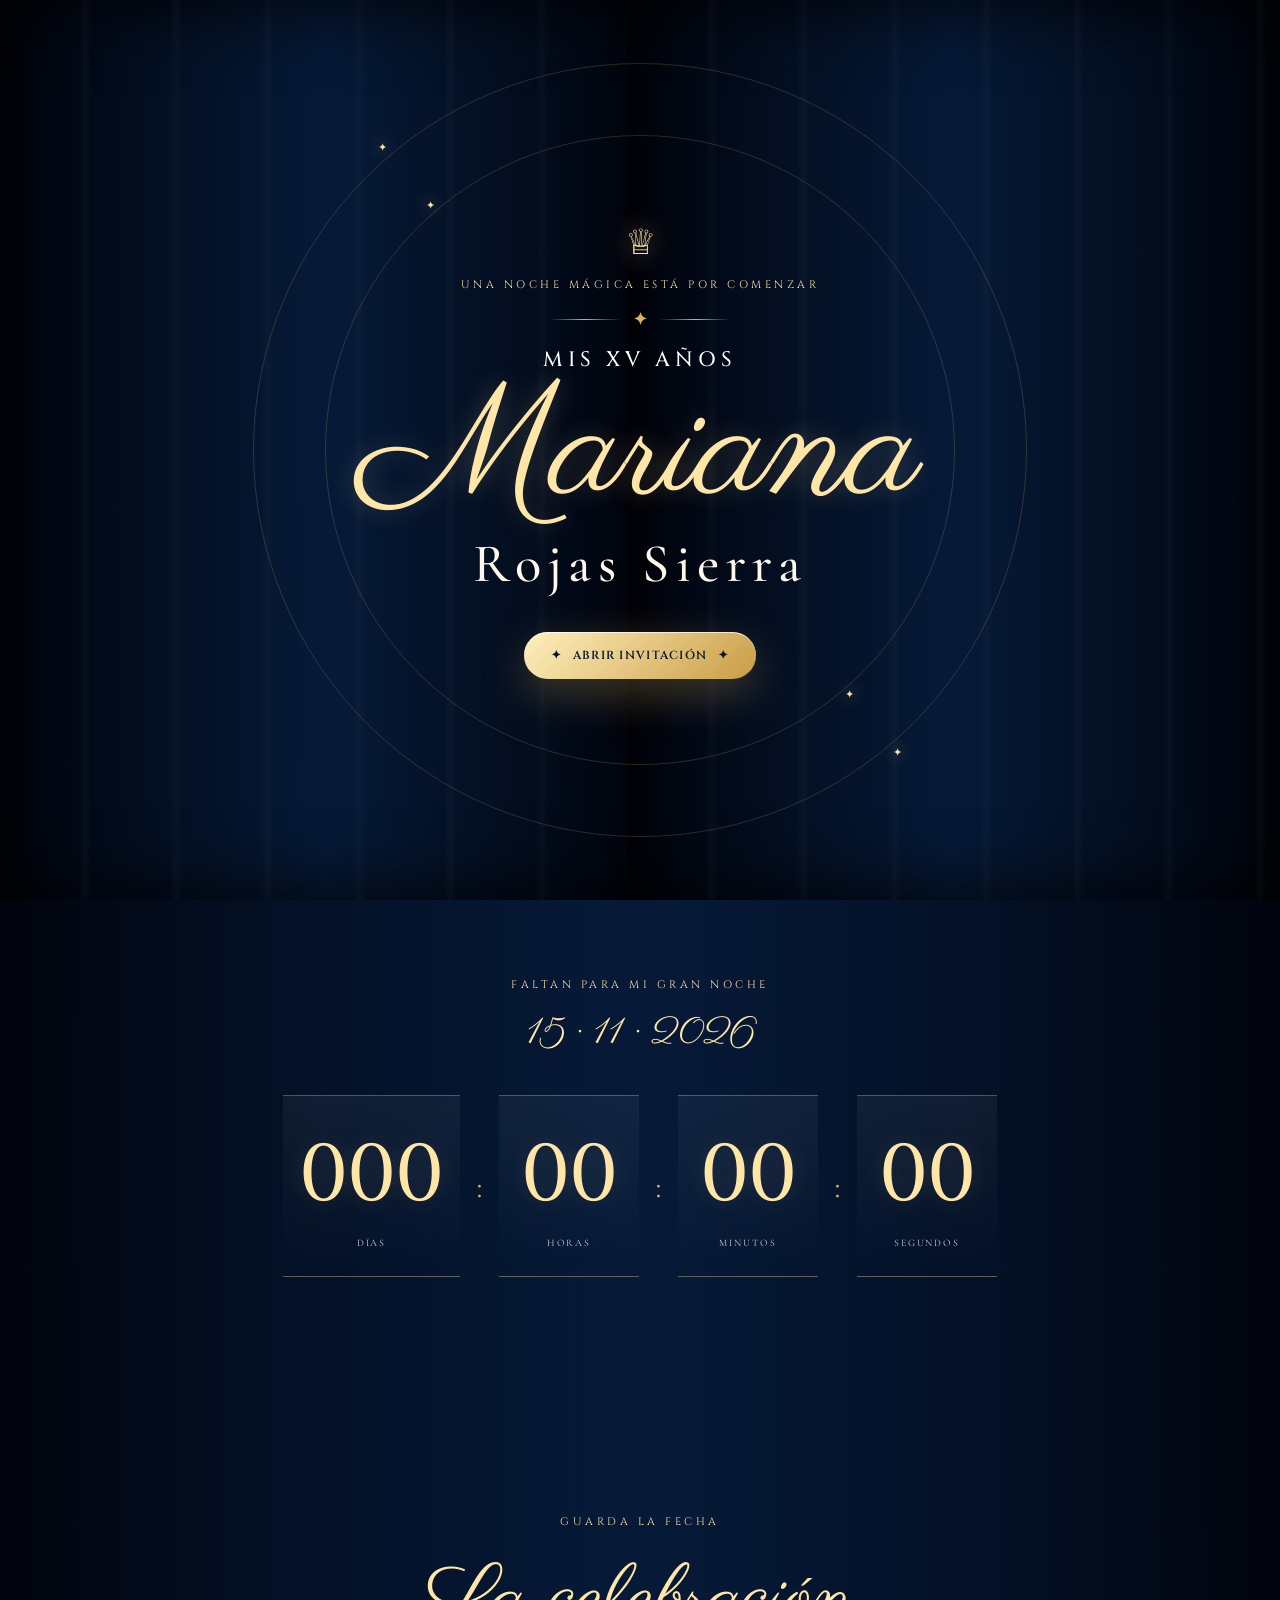
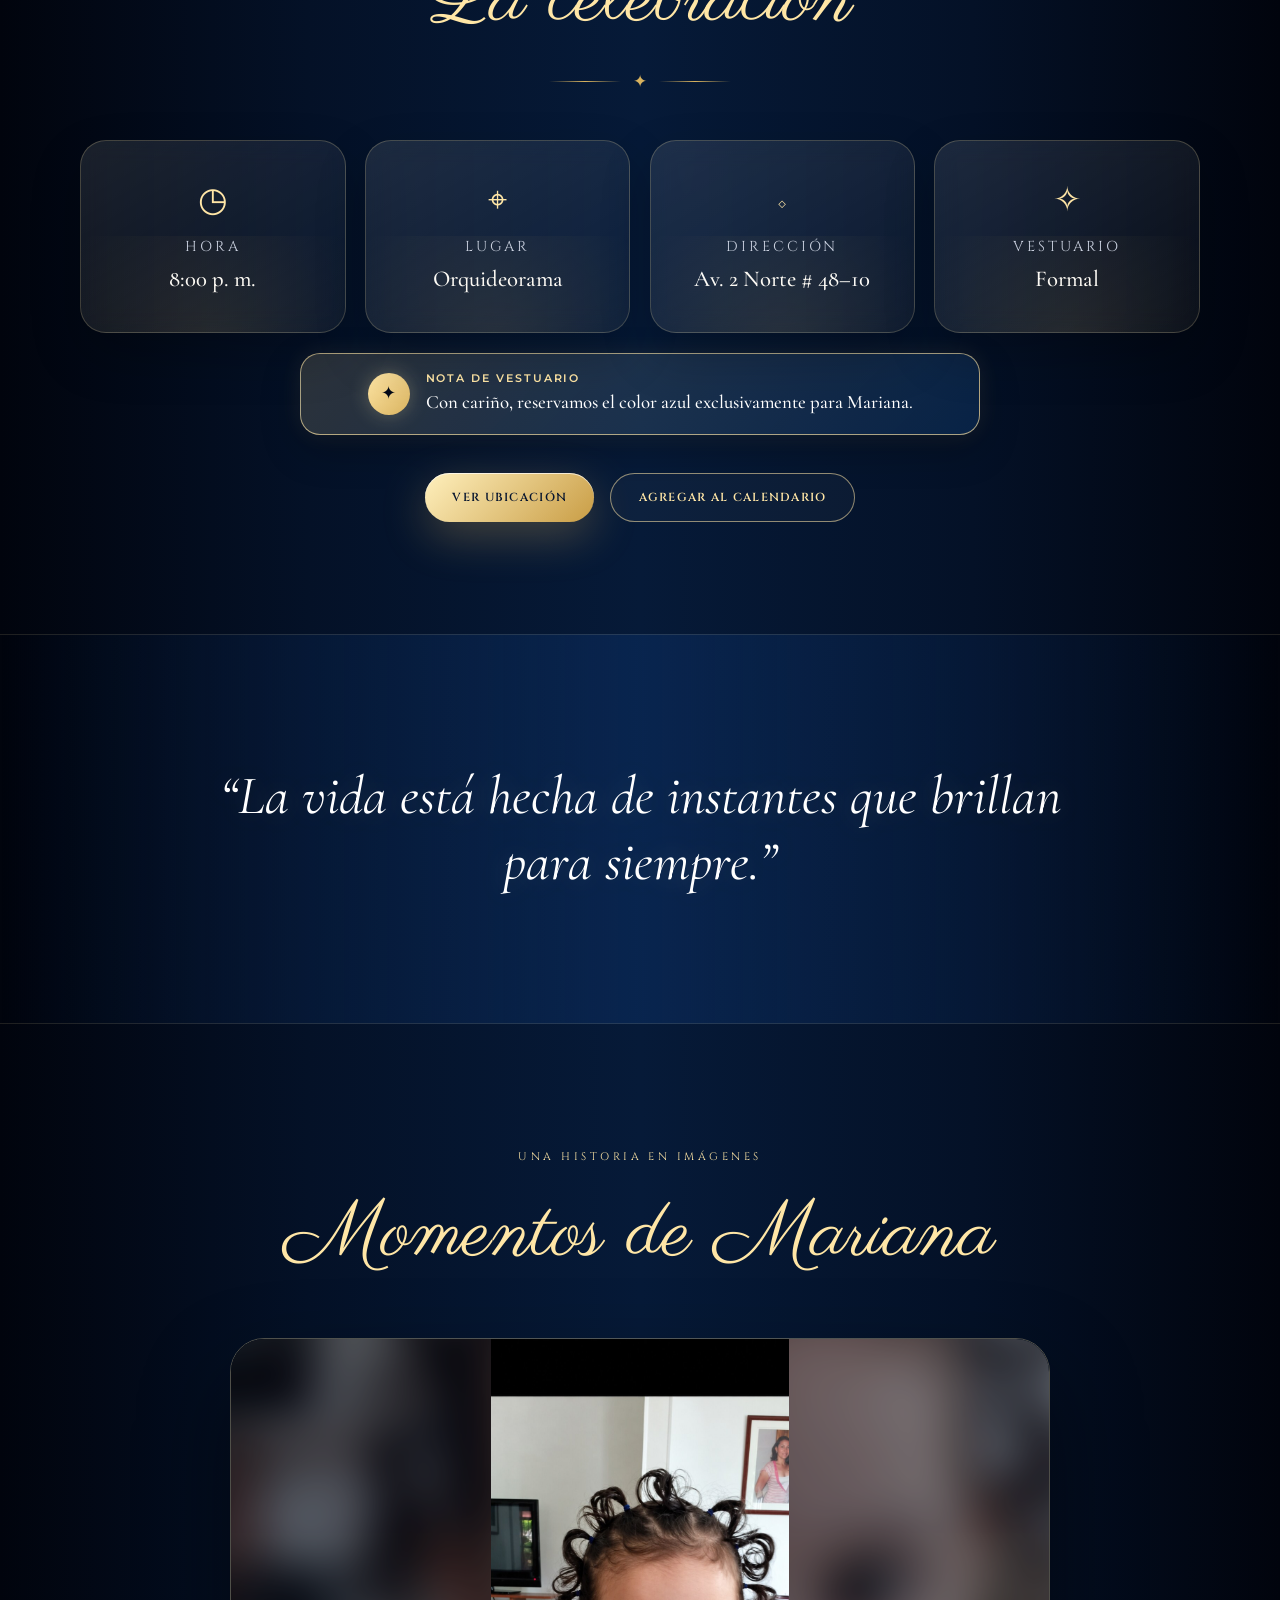
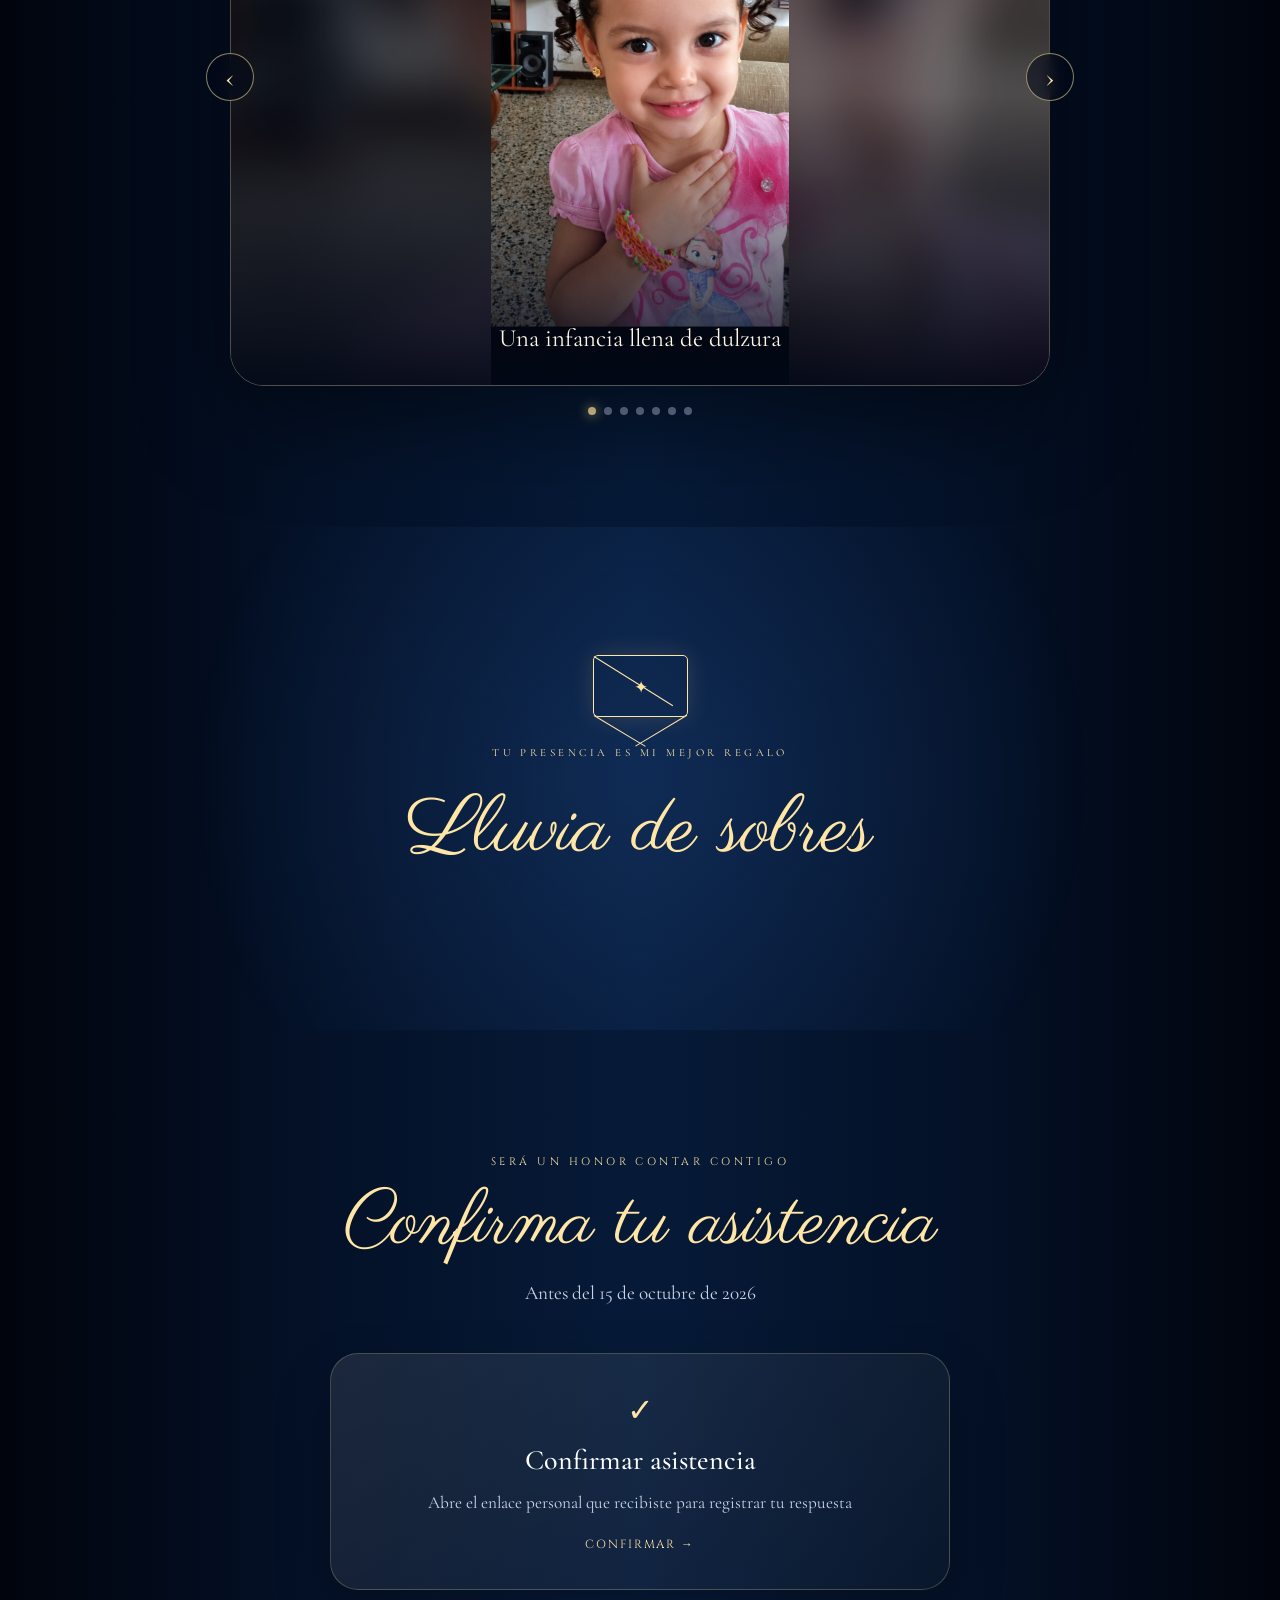
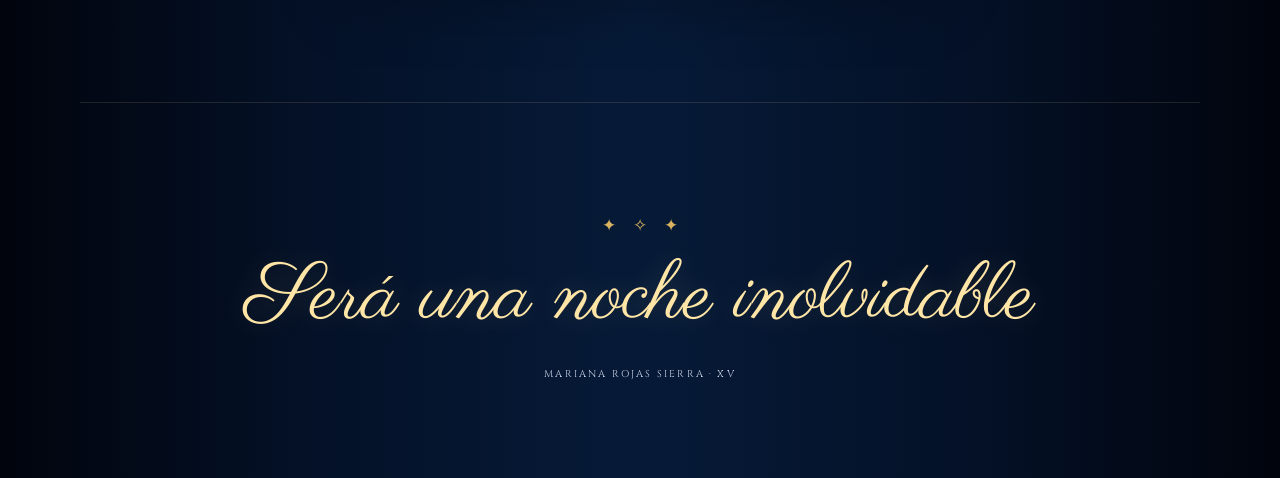
==== commit 9f44564e: "Conectar confirmaciones con cupos personalizados" ====
--- a/index.html
+++ b/index.html
@@ -9,8 +9,8 @@
 <link rel="preconnect" href="https://fonts.googleapis.com">
 <link rel="preconnect" href="https://fonts.gstatic.com" crossorigin>
 <link href="https://fonts.googleapis.com/css2?family=Cinzel:wght@400;500;600&family=Cormorant+Garamond:ital,wght@0,400;0,500;1,400&family=Montserrat:wght@300;400;500;600&family=Parisienne&display=swap" rel="stylesheet">
-<link rel="stylesheet" href="styles.css?v=acompanantes-19">
-<link rel="stylesheet" href="mobile.css?v=acompanantes-19">
+<link rel="stylesheet" href="styles.css?v=cupos-20">
+<link rel="stylesheet" href="mobile.css?v=cupos-20">
 </head>
 <body class="locked">
 <canvas id="sky" aria-hidden="true"></canvas>
@@ -74,10 +74,10 @@
   <section class="gift panel reveal bloom"><div class="envelope"><div class="flap"></div><span>✦</span></div><p class="kicker">Tu presencia es mi mejor regalo</p><h3>Lluvia de sobres</h3></section>
   <section class="rsvp panel" id="rsvp">
     <div class="section-head reveal focus-in"><p class="kicker">Será un honor contar contigo</p><h3>Confirma tu asistencia</h3><p class="deadline">Antes del 15 de octubre de 2026</p></div>
-    <div id="rsvpStatus" class="rsvp-status hidden" role="status"><span>✓</span><h4>Confirmación registrada</h4><p>Gracias. Tu respuesta ya fue guardada desde este dispositivo.</p></div><div class="rsvp-grid"><button class="guest-card reveal up" data-type="guest"><span class="guest-icon">✓</span><b>Confirmar asistencia</b><small>Ingresa para registrar tu respuesta</small><i>Confirmar →</i></button></div>
+    <div id="rsvpStatus" class="rsvp-status hidden" role="status"><span>✓</span><h4>Confirmación registrada</h4><p id="rsvpStatusText">Gracias. Tu respuesta ya está guardada en la lista de invitados.</p></div><div class="rsvp-grid"><button class="guest-card reveal up" data-type="guest"><span class="guest-icon">✓</span><b>Confirmar asistencia</b><small id="rsvpCardText">Abre el enlace personal que recibiste para registrar tu respuesta</small><i>Confirmar →</i></button></div>
   </section>
   <footer class="panel reveal glow-in"><div class="footer-stars">✦　✧　✦</div><p>Será una noche inolvidable</p><span>Mariana Rojas Sierra · XV</span></footer>
 </main>
-<dialog id="rsvpDialog"><form method="dialog" id="rsvpForm" class="modal"><button type="button" id="closeRsvp" class="close" aria-label="Cerrar y volver a la invitación">×</button><p class="kicker">Confirmación de asistencia</p><h3 id="formTitle">Confirma tu asistencia</h3><input type="hidden" id="guestType"><label>Nombre completo<input id="guestName" required autocomplete="name" placeholder="Escribe tu nombre"></label><label>¿Asistirás?<select id="attendance" required><option value="">Selecciona una opción</option><option value="Sí">Sí, asistiré</option><option value="No">No podré asistir</option></select></label><div id="companionFields" class="conditional hidden"><label>¿Asistirás con acompañante?<select id="withCompanion"><option value="No">No, asistiré solo(a)</option><option value="Sí">Sí, asistiré con acompañante</option></select></label><label id="companionLabel" class="hidden">Nombre completo del acompañante<input id="companionName" autocomplete="name" placeholder="Escribe su nombre"></label></div><label>Observaciones alimentarias <small>(opcional)</small><textarea id="notes" rows="3" placeholder="Alergias o restricciones"></textarea></label><button type="submit" class="primary full">Guardar confirmación</button><p class="privacy">Tu respuesta quedará registrada en la lista de invitados.</p></form></dialog>
-<div id="toast" class="toast"></div><script src="script.js?v=acompanantes-19"></script>
+<dialog id="rsvpDialog"><form method="dialog" id="rsvpForm" class="modal"><button type="button" id="closeRsvp" class="close" aria-label="Cerrar y volver a la invitación">×</button><p class="kicker">Confirmación de asistencia</p><h3 id="formTitle">Confirma tu asistencia</h3><label>Invitación para<input id="guestName" required readonly aria-readonly="true"></label><label>¿Asistirás?<select id="attendance" required><option value="">Selecciona una opción</option><option value="Sí">Sí, asistiré</option><option value="No">No podré asistir</option></select></label><div id="companionFields" class="conditional hidden"><label>Cantidad de acompañantes<select id="companionCount"></select></label><p id="companionNote" class="field-note"></p></div><button type="submit" class="primary full">Guardar confirmación</button><p class="privacy">Tu respuesta quedará registrada en la lista de invitados.</p></form></dialog>
+<div id="toast" class="toast"></div><script src="script.js?v=invitados-21"></script>
 </body></html>
--- a/styles.css
+++ b/styles.css
@@ -115,6 +115,7 @@
 .discover-hint{position:absolute;z-index:5;left:50%;bottom:24px;display:flex;flex-direction:column;align-items:center;gap:.15rem;transform:translateX(-50%);padding:.55rem 1rem;color:var(--gold2);background:rgba(2,8,23,.62);border:1px solid rgba(255,230,166,.22);border-radius:999px;cursor:pointer;font:500 .62rem Cinzel,serif;letter-spacing:.13em;text-transform:uppercase;backdrop-filter:blur(10px);transition:opacity .4s,transform .4s}
 .discover-hint b{font:400 1.4rem/1 serif;animation:discoverBounce 1.35s ease-in-out infinite}
 .discover-hint.gone{opacity:0;pointer-events:none;transform:translate(-50%,14px)}
+.field-note{margin:-.35rem 0 1rem;color:var(--muted);font:400 .92rem/1.4 'Cormorant Garamond',serif}
 @keyframes discoverBounce{0%,100%{transform:translateY(-2px)}50%{transform:translateY(5px)}}
 @media(max-width:600px){.hero{padding-bottom:7.5rem}.discover-hint{bottom:20px;font-size:.56rem}}
 .slide{background:#020817;isolation:isolate}
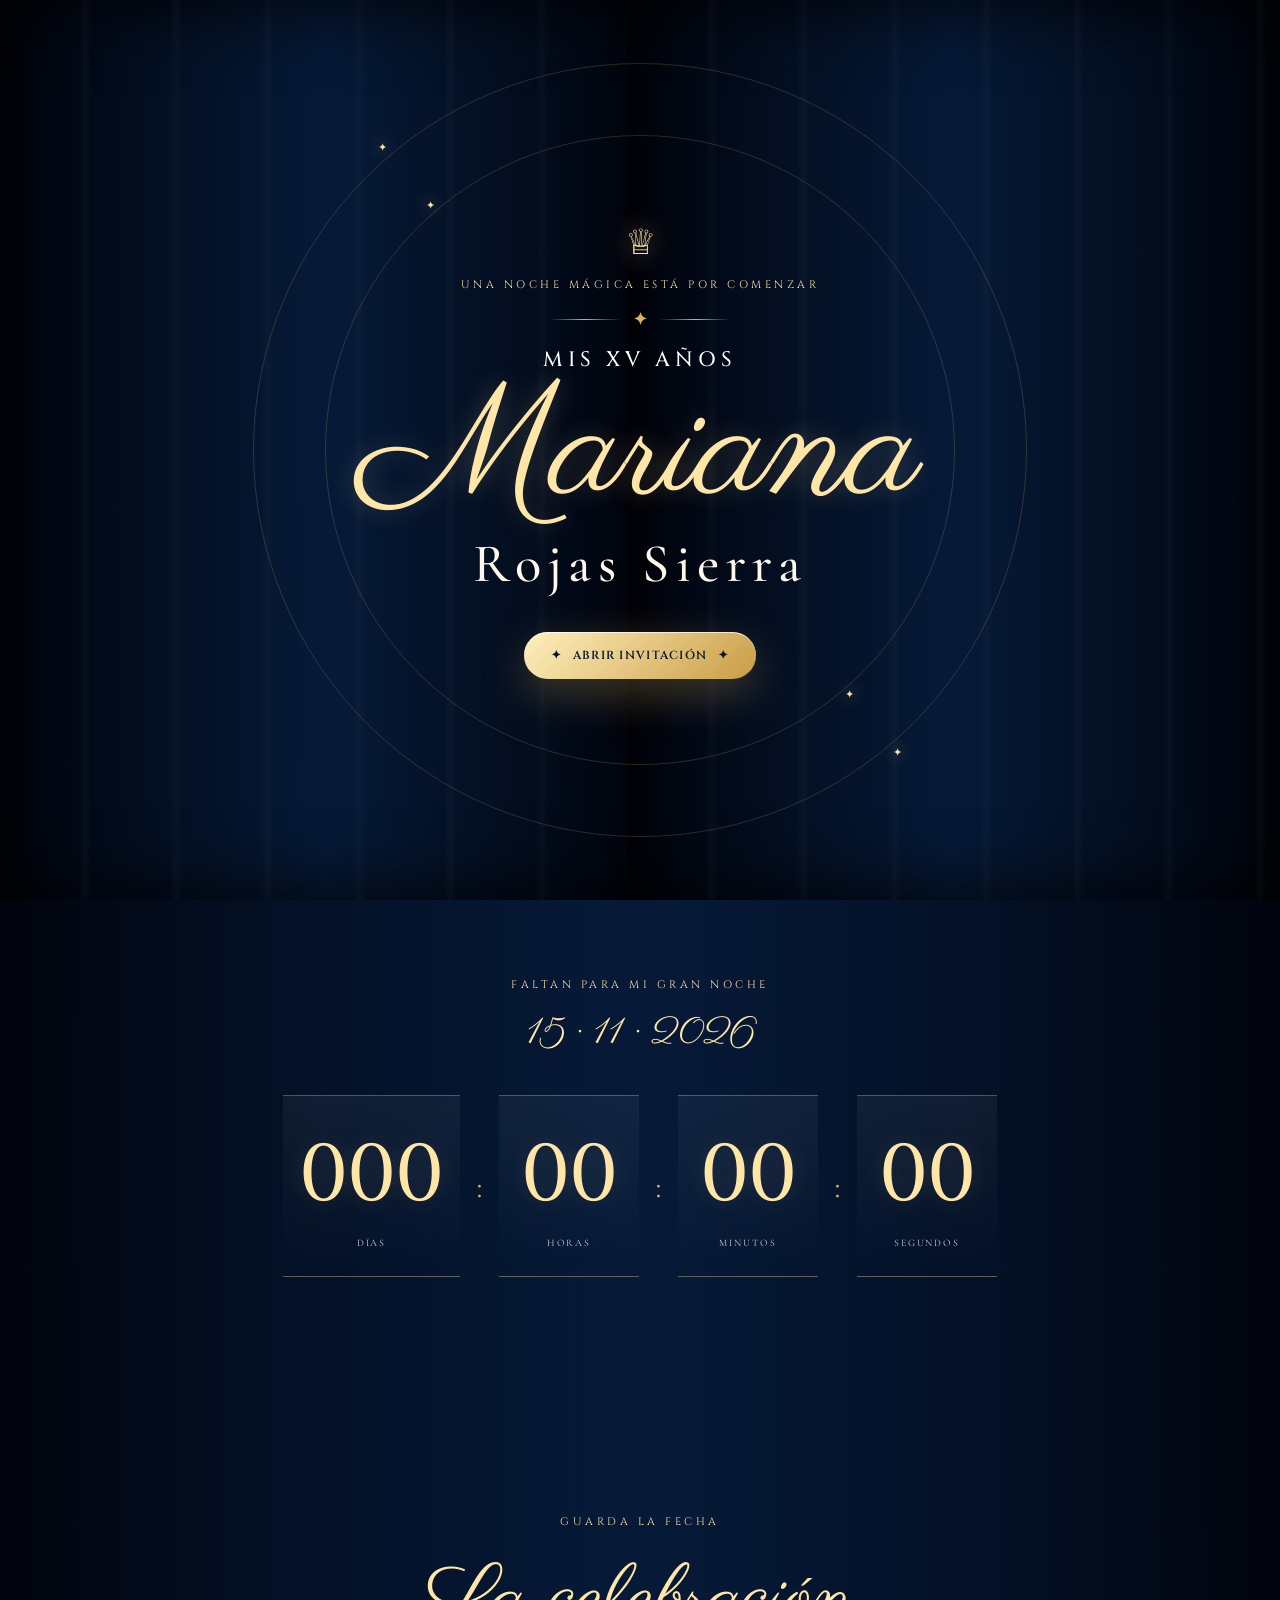
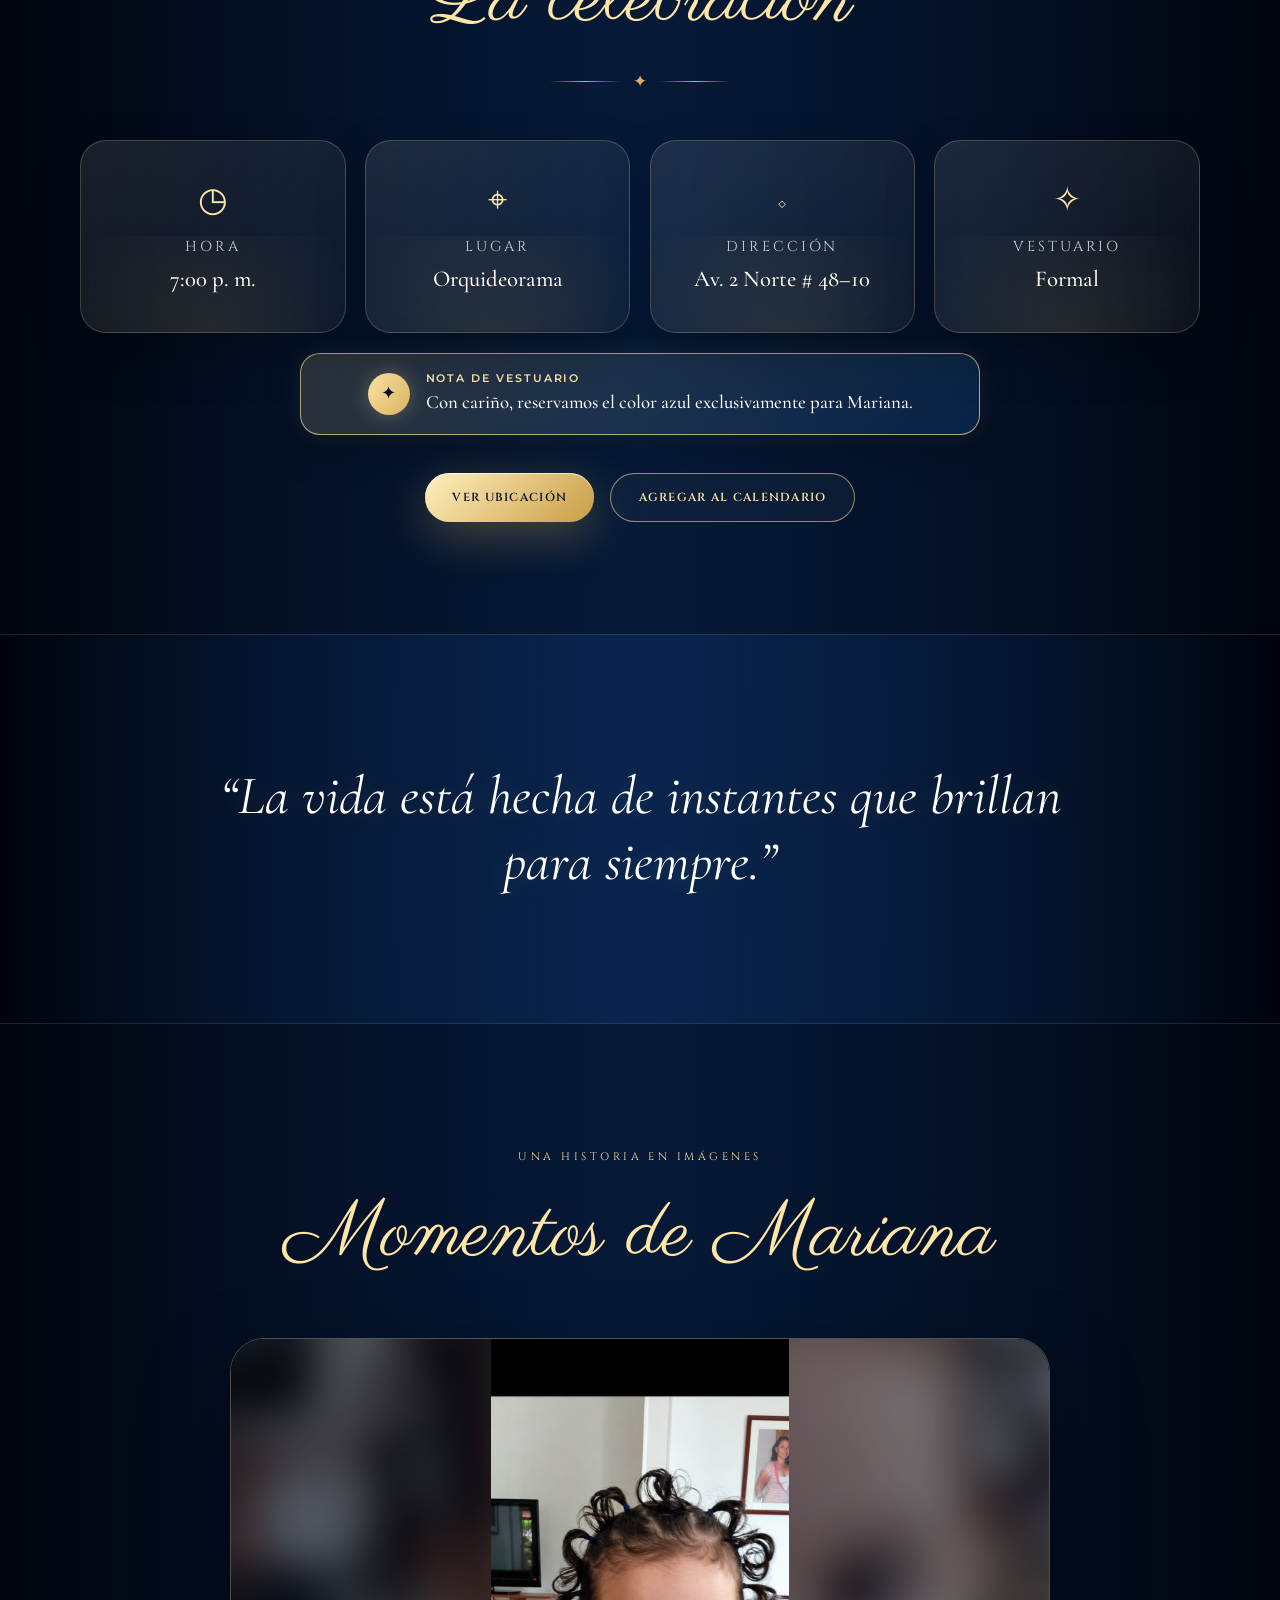
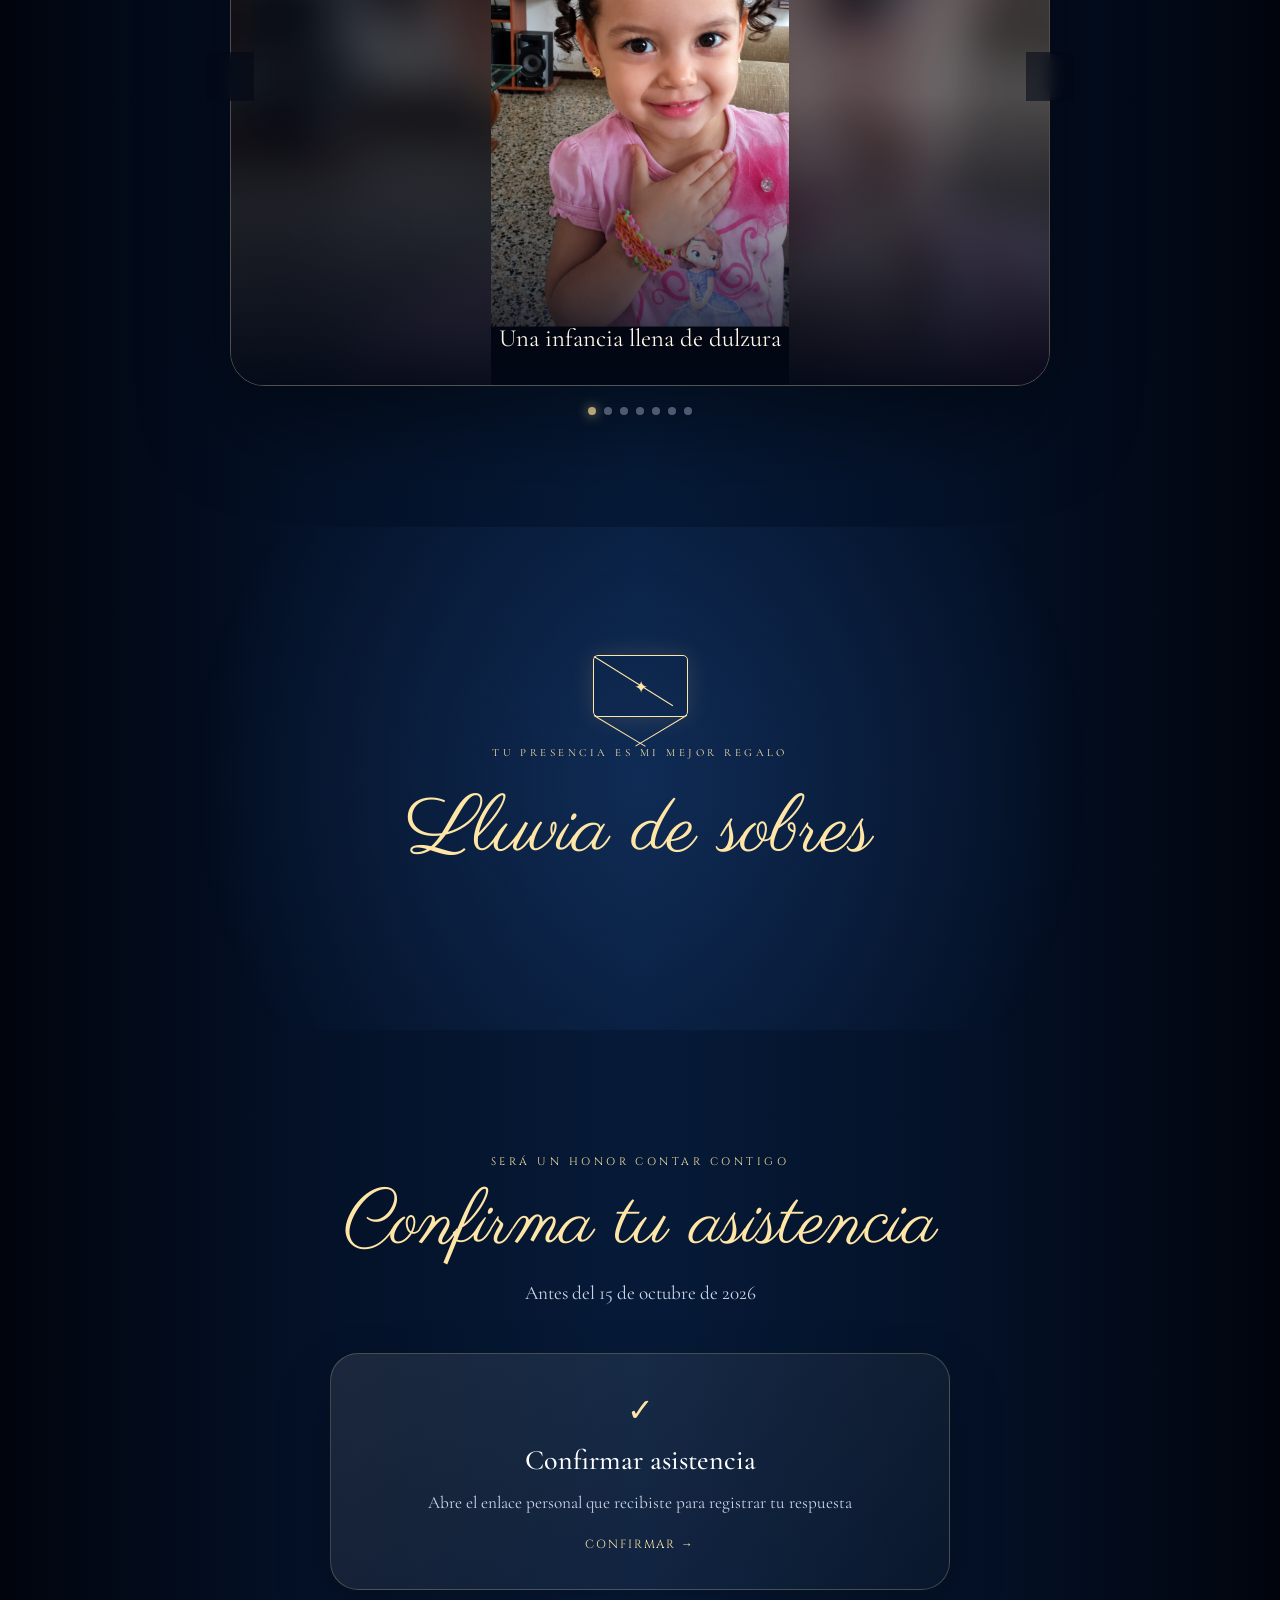
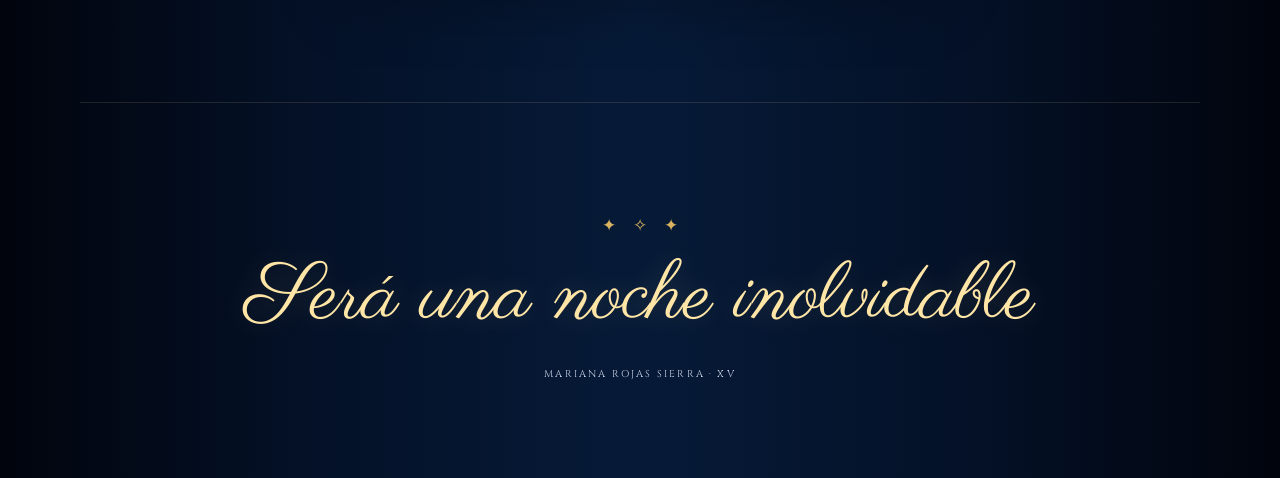
==== commit 259b7cad: "Actualizar hora de la celebración a las 7:00 p. m." ====
--- a/index.html
+++ b/index.html
@@ -50,7 +50,7 @@
   <section class="event panel" id="celebracion">
     <div class="section-head reveal unfold"><p class="kicker">Guarda la fecha</p><h3>La celebración</h3><div class="divider"><span></span>✦<span></span></div></div>
     <div class="event-grid">
-      <article class="info-card reveal left"><div class="icon">◷</div><small>Hora</small><strong>8:00 p. m.</strong></article>
+      <article class="info-card reveal left"><div class="icon">◷</div><small>Hora</small><strong>7:00 p. m.</strong></article>
       <article class="info-card reveal up"><div class="icon">⌖</div><small>Lugar</small><strong>Orquideorama</strong></article>
       <article class="info-card reveal right"><div class="icon">◇</div><small>Dirección</small><strong>Av. 2 Norte # 48–10</strong></article>
       <article class="info-card reveal up"><div class="icon">✧</div><small>Vestuario</small><strong>Formal</strong></article>
@@ -78,6 +78,6 @@
   </section>
   <footer class="panel reveal glow-in"><div class="footer-stars">✦　✧　✦</div><p>Será una noche inolvidable</p><span>Mariana Rojas Sierra · XV</span></footer>
 </main>
-<dialog id="rsvpDialog"><form method="dialog" id="rsvpForm" class="modal"><button type="button" id="closeRsvp" class="close" aria-label="Cerrar y volver a la invitación">×</button><p class="kicker">Confirmación de asistencia</p><h3 id="formTitle">Confirma tu asistencia</h3><label>Invitación para<input id="guestName" required readonly aria-readonly="true"></label><label>¿Asistirás?<select id="attendance" required><option value="">Selecciona una opción</option><option value="Sí">Sí, asistiré</option><option value="No">No podré asistir</option></select></label><div id="companionFields" class="conditional hidden"><label>Cantidad de acompañantes<select id="companionCount"></select></label><p id="companionNote" class="field-note"></p></div><button type="submit" class="primary full">Guardar confirmación</button><p class="privacy">Tu respuesta quedará registrada en la lista de invitados.</p></form></dialog>
-<div id="toast" class="toast"></div><script src="script.js?v=invitados-21"></script>
+<dialog id="rsvpDialog"><form method="dialog" id="rsvpForm" class="modal"><button type="button" id="closeRsvp" class="close" aria-label="Cerrar y volver a la invitación">×</button><p class="kicker">Confirmación de asistencia</p><h3 id="formTitle">Confirma tu asistencia</h3><label>Invitación para<input id="guestName" required readonly aria-readonly="true"></label><label>¿Asistirás?<select id="attendance" required><option value="">Selecciona una opción</option><option value="Sí">Sí, asistiré</option><option value="No">No podré asistir</option></select></label><div id="companionFields" class="conditional hidden"><label>Cantidad de acompañantes<select id="companionCount"></select></label><p id="companionNote" class="field-note"></p><div id="companionNames"></div></div><button type="submit" class="primary full">Guardar confirmación</button><p class="privacy">Tu respuesta quedará registrada en la lista de invitados.</p></form></dialog>
+<div id="toast" class="toast"></div><script src="script.js?v=nombres-22"></script>
 </body></html>
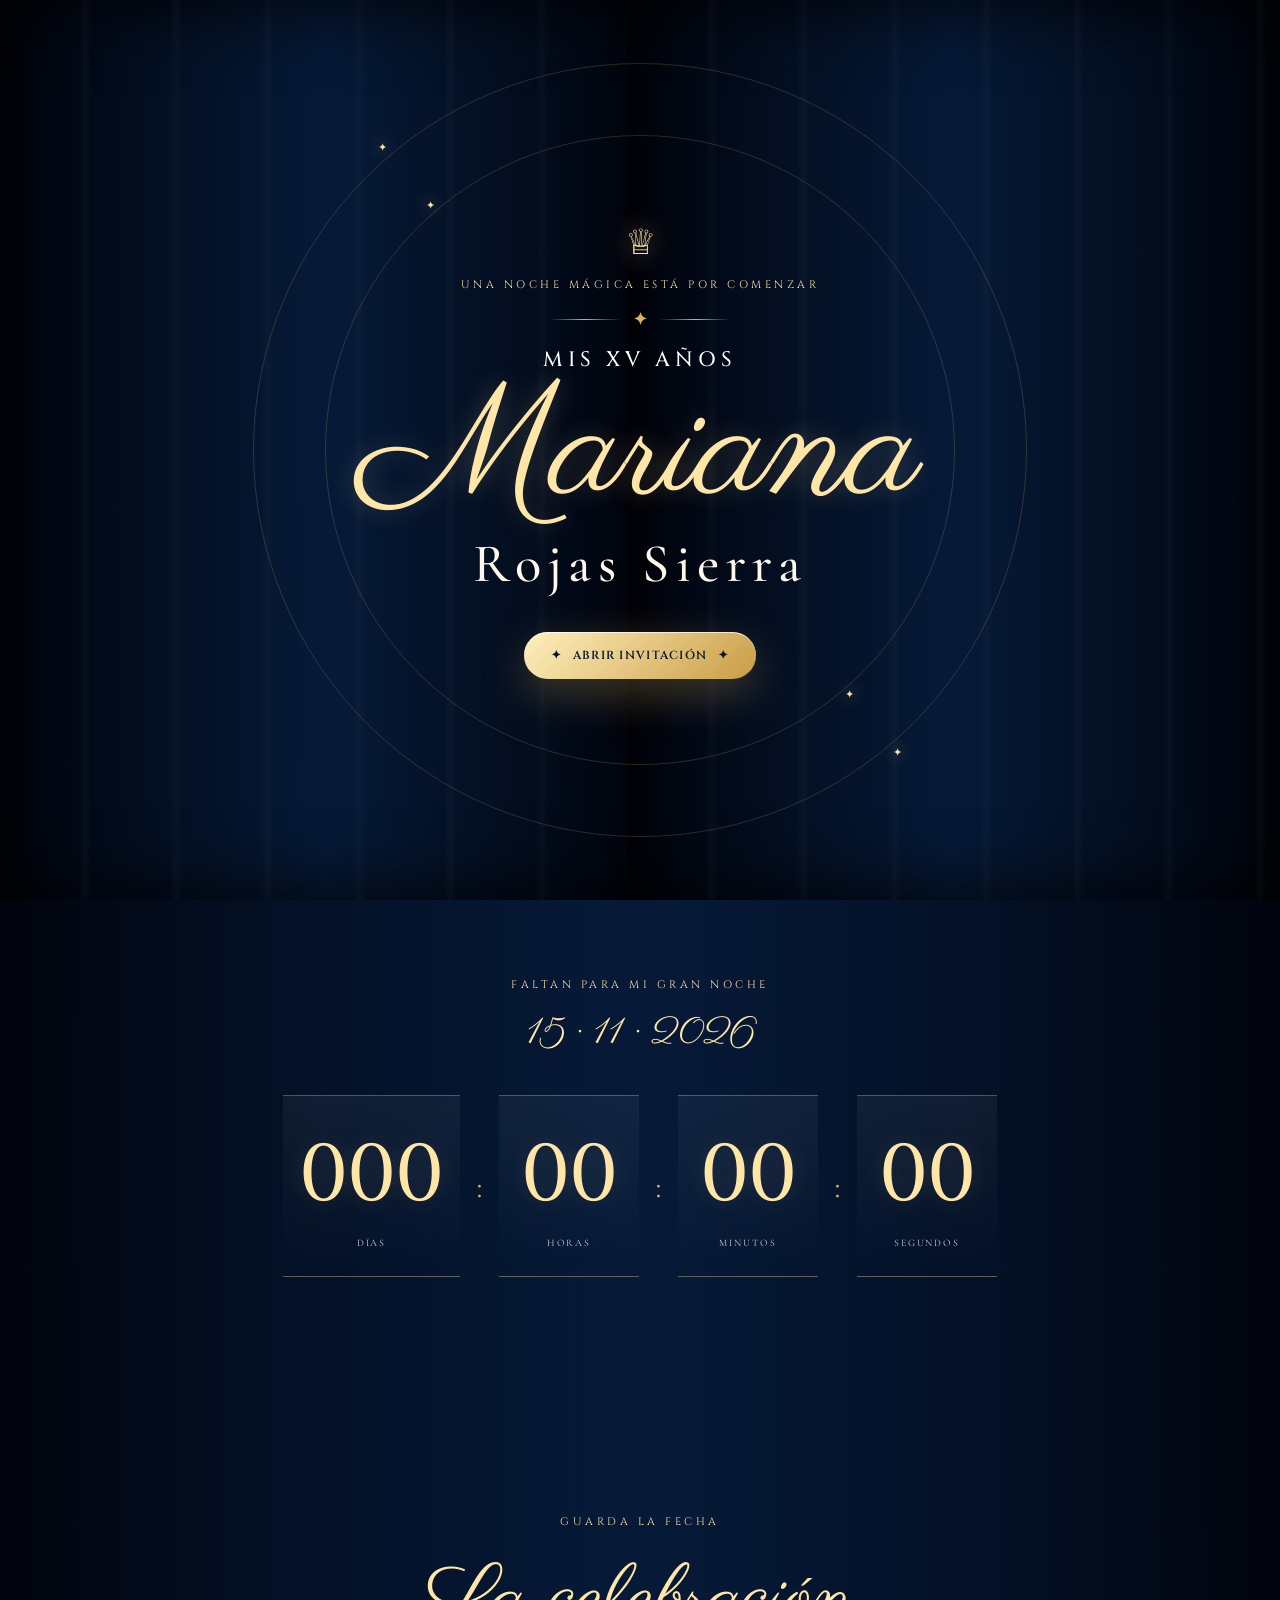
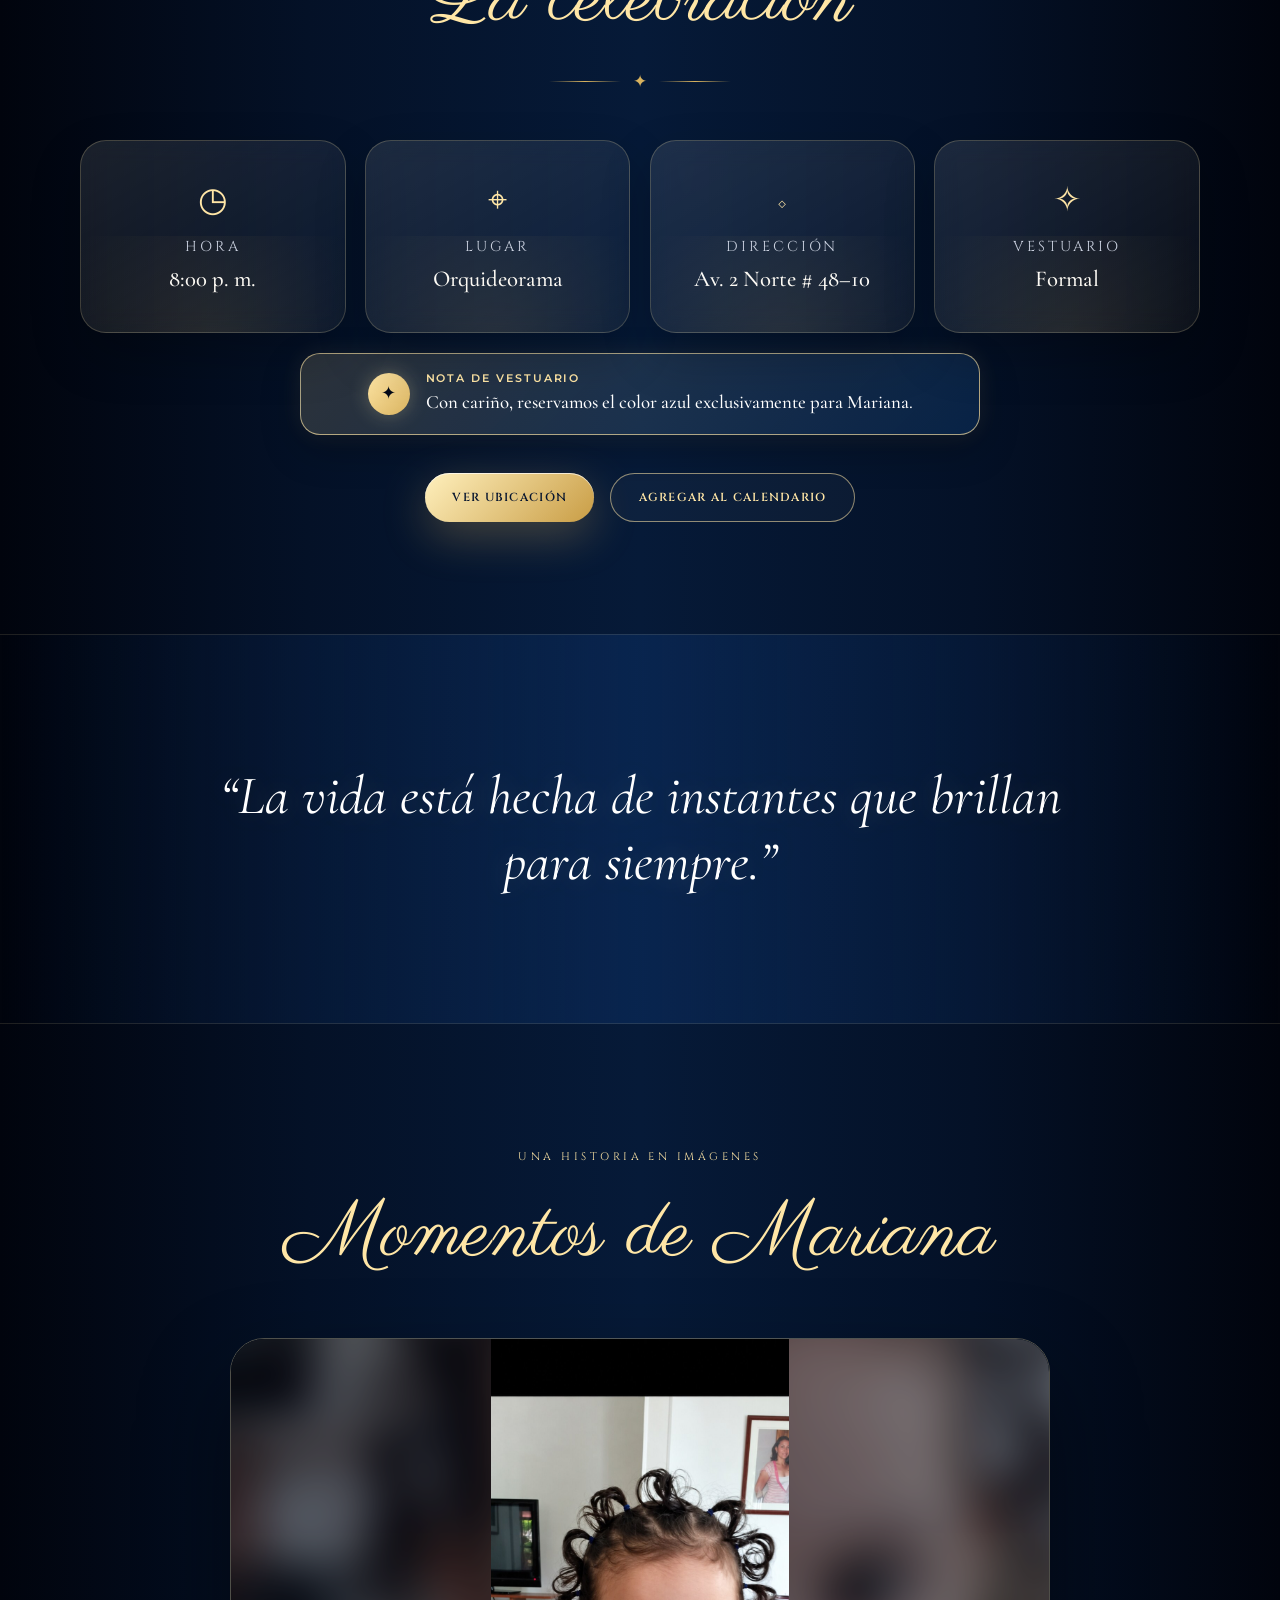
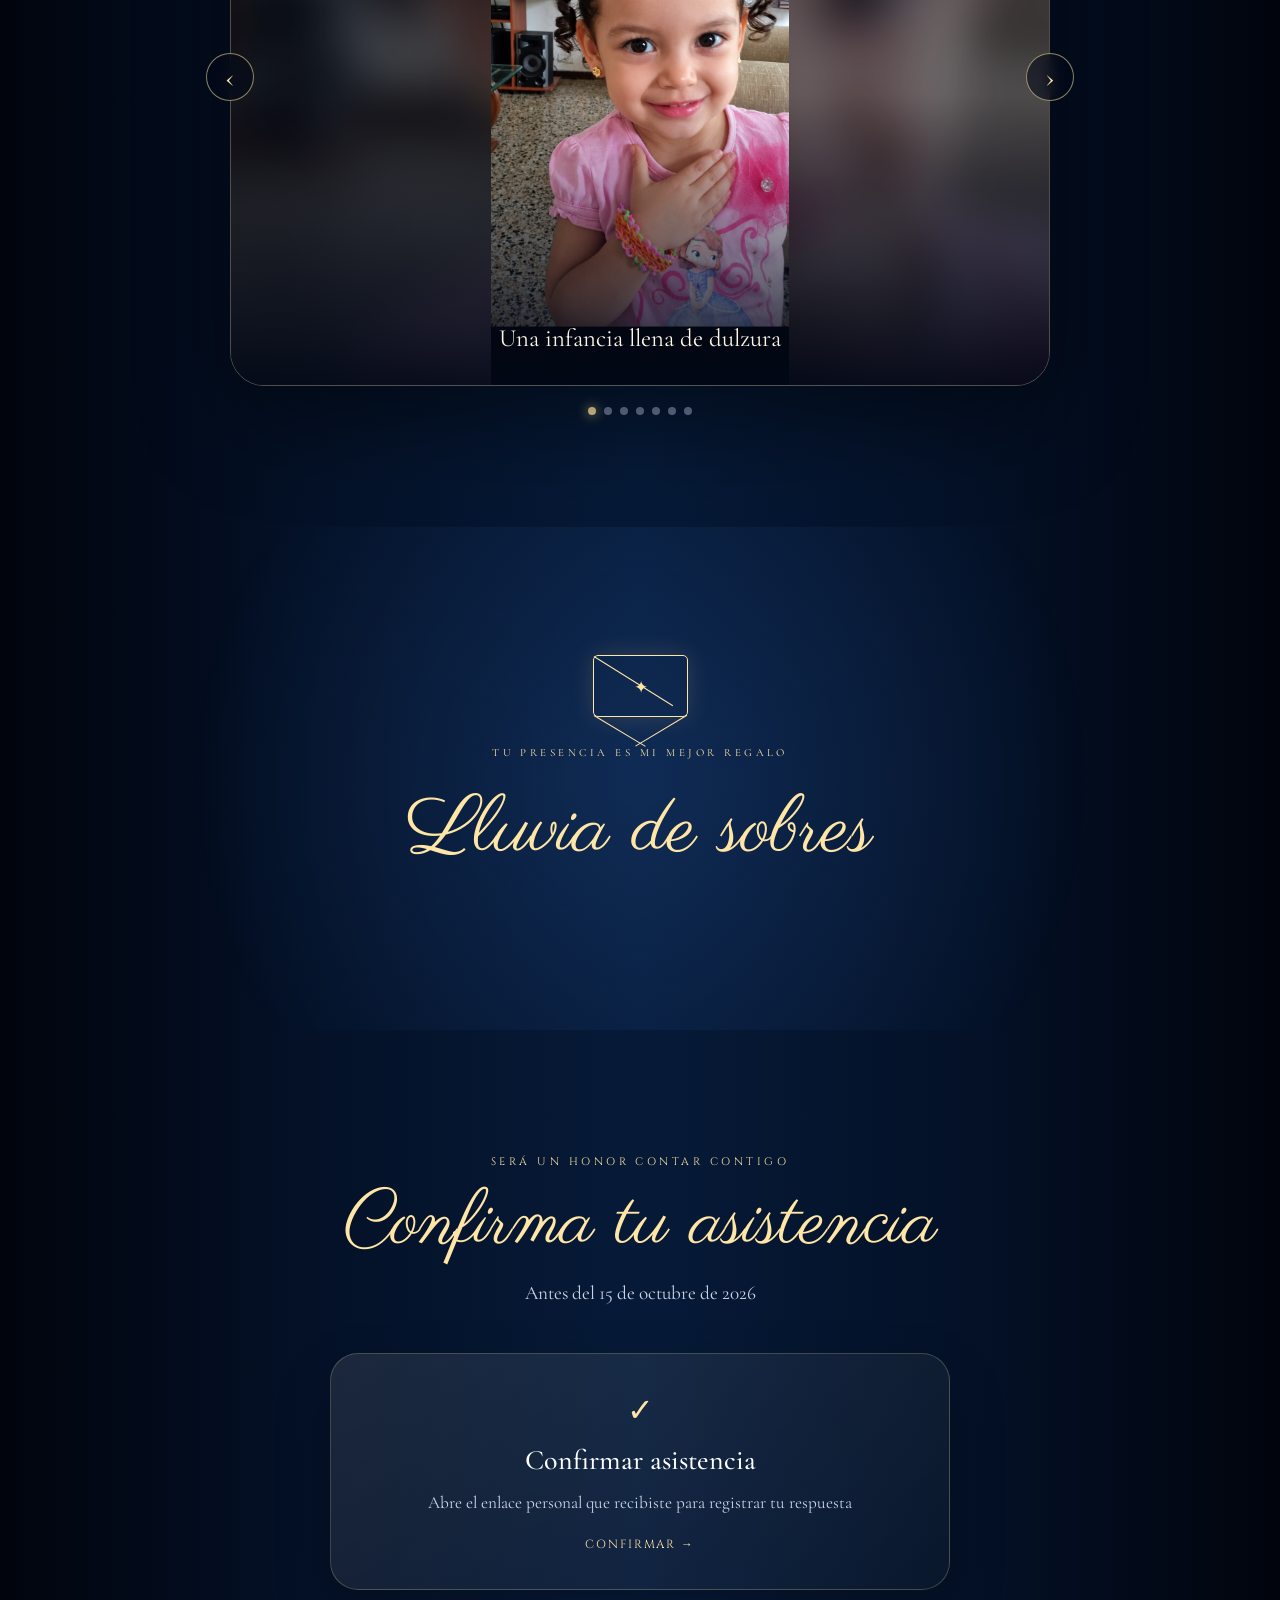
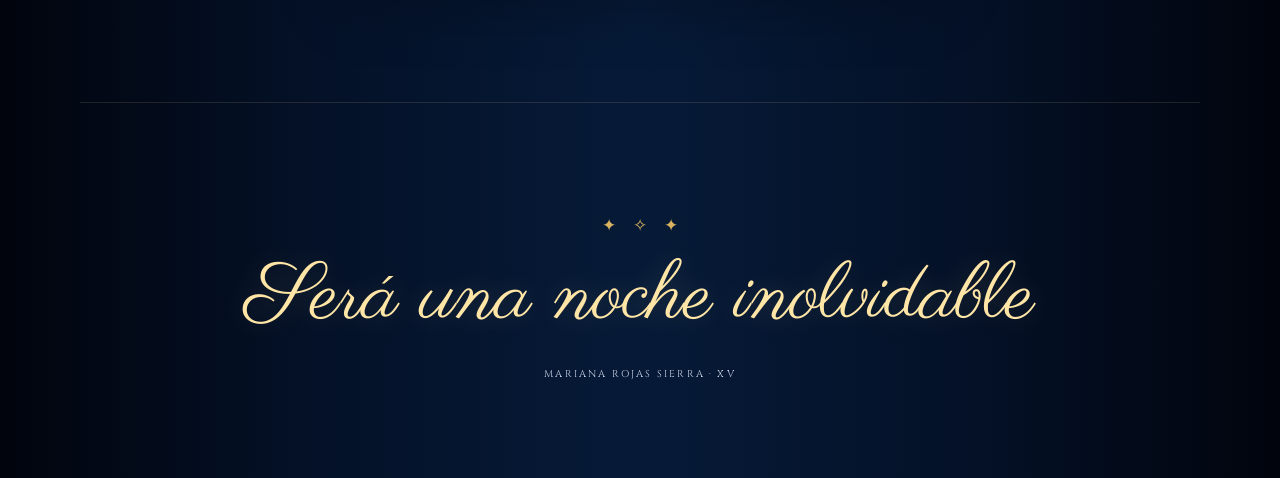
==== commit 3f72d28e: "Restablecer hora de la celebración a las 8:00 p. m." ====
--- a/index.html
+++ b/index.html
@@ -50,7 +50,7 @@
   <section class="event panel" id="celebracion">
     <div class="section-head reveal unfold"><p class="kicker">Guarda la fecha</p><h3>La celebración</h3><div class="divider"><span></span>✦<span></span></div></div>
     <div class="event-grid">
-      <article class="info-card reveal left"><div class="icon">◷</div><small>Hora</small><strong>7:00 p. m.</strong></article>
+      <article class="info-card reveal left"><div class="icon">◷</div><small>Hora</small><strong>8:00 p. m.</strong></article>
       <article class="info-card reveal up"><div class="icon">⌖</div><small>Lugar</small><strong>Orquideorama</strong></article>
       <article class="info-card reveal right"><div class="icon">◇</div><small>Dirección</small><strong>Av. 2 Norte # 48–10</strong></article>
       <article class="info-card reveal up"><div class="icon">✧</div><small>Vestuario</small><strong>Formal</strong></article>
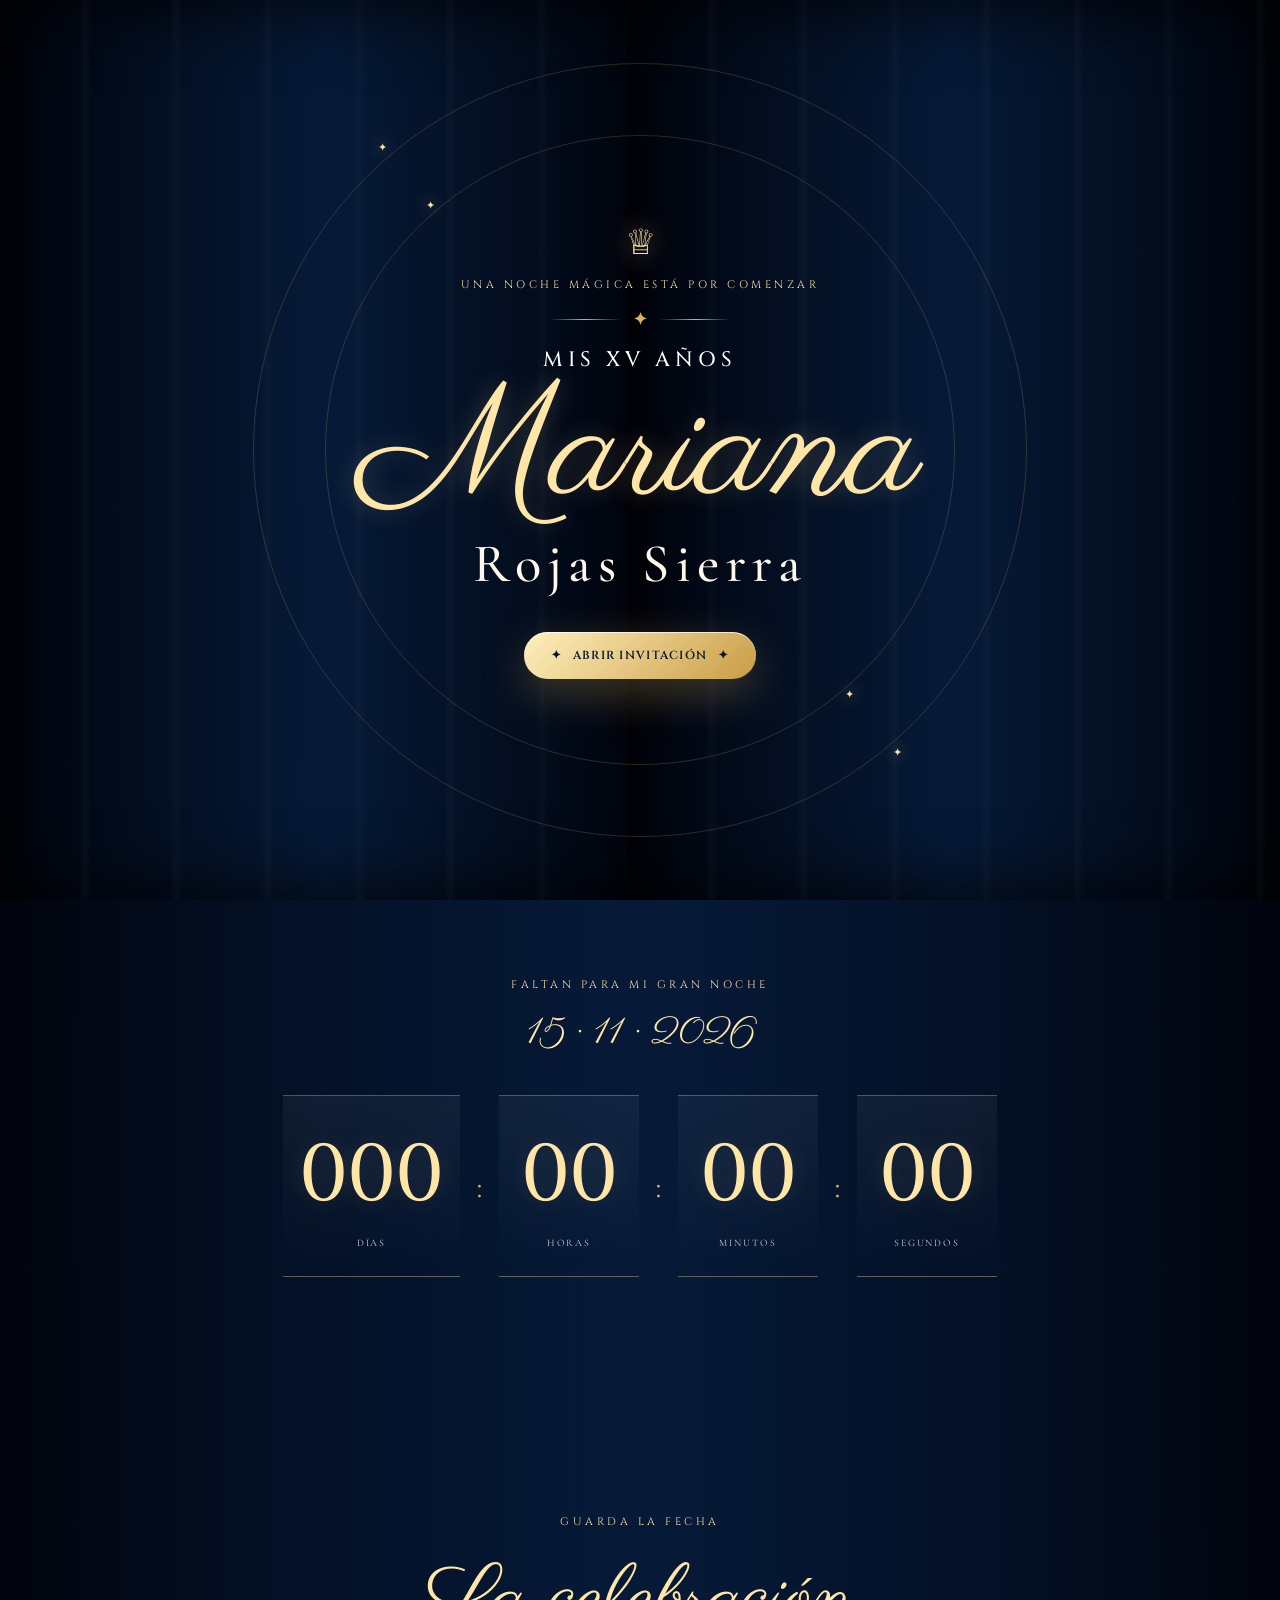
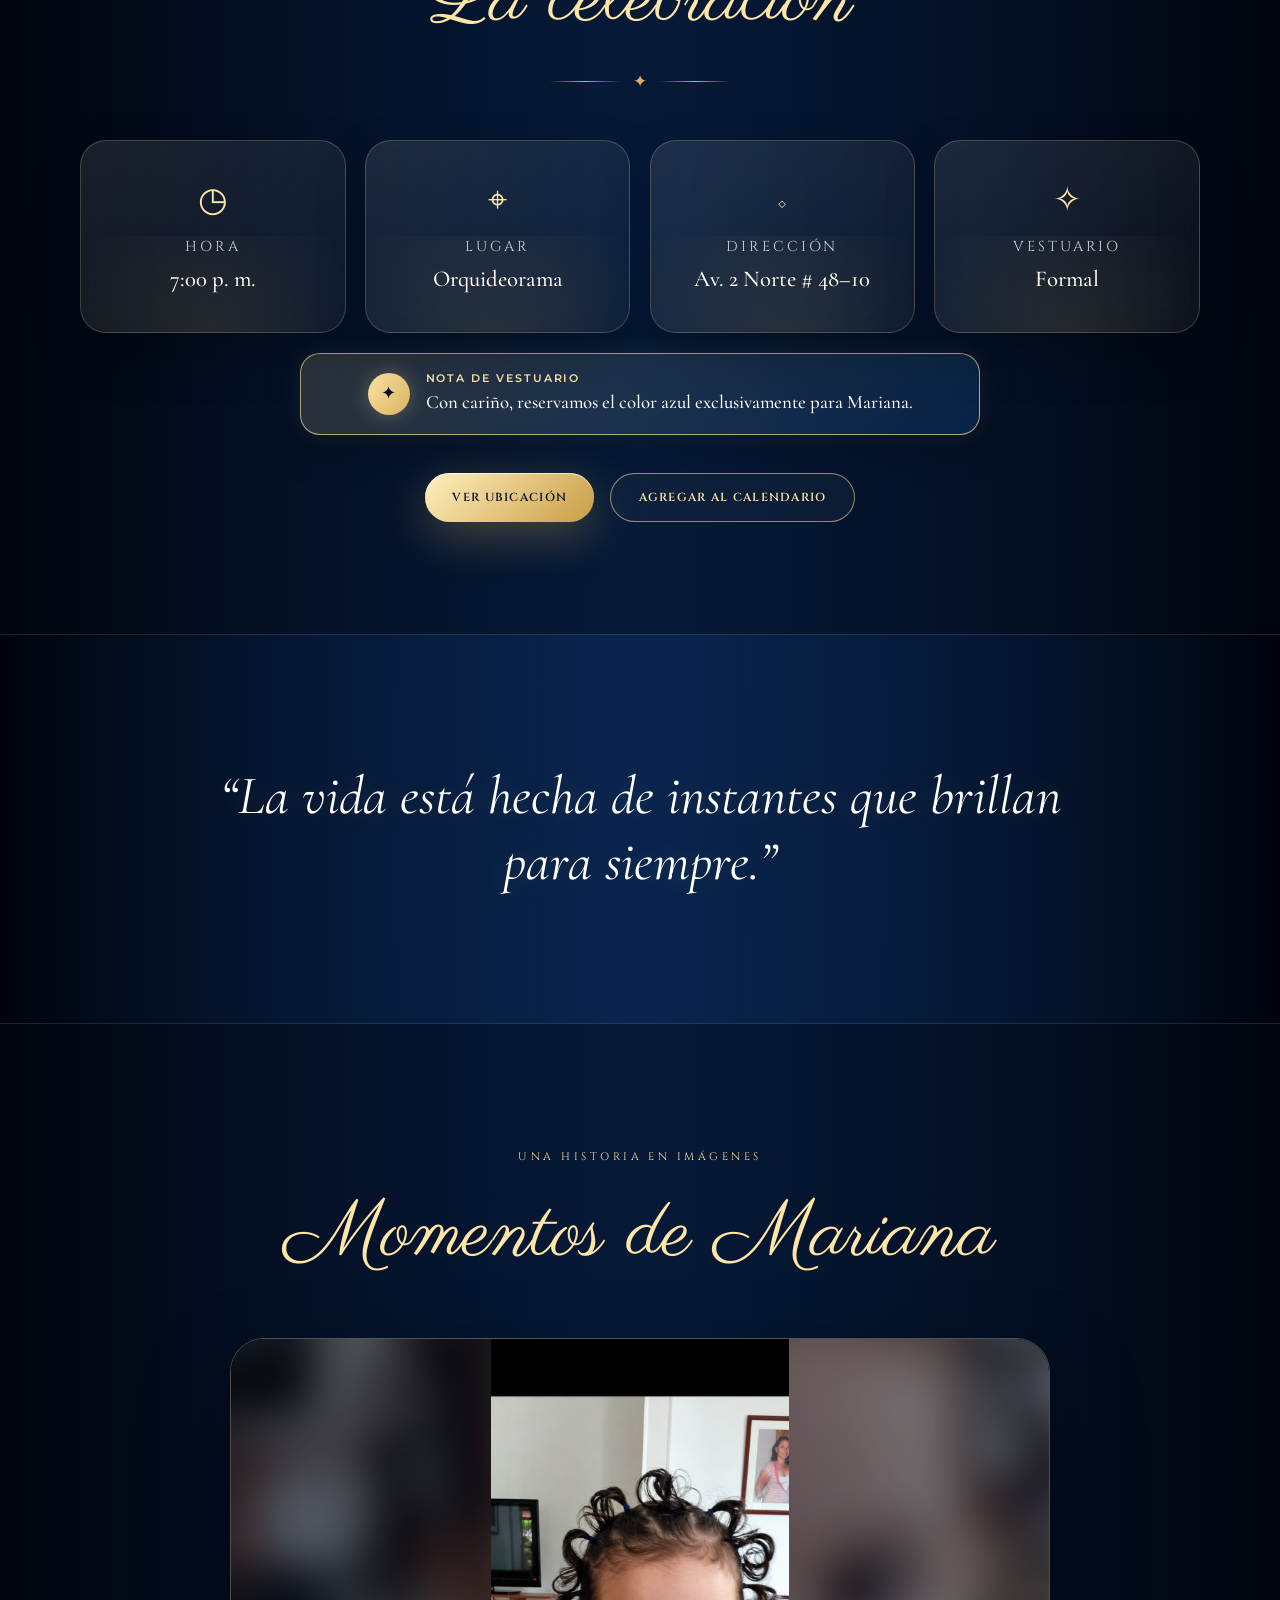
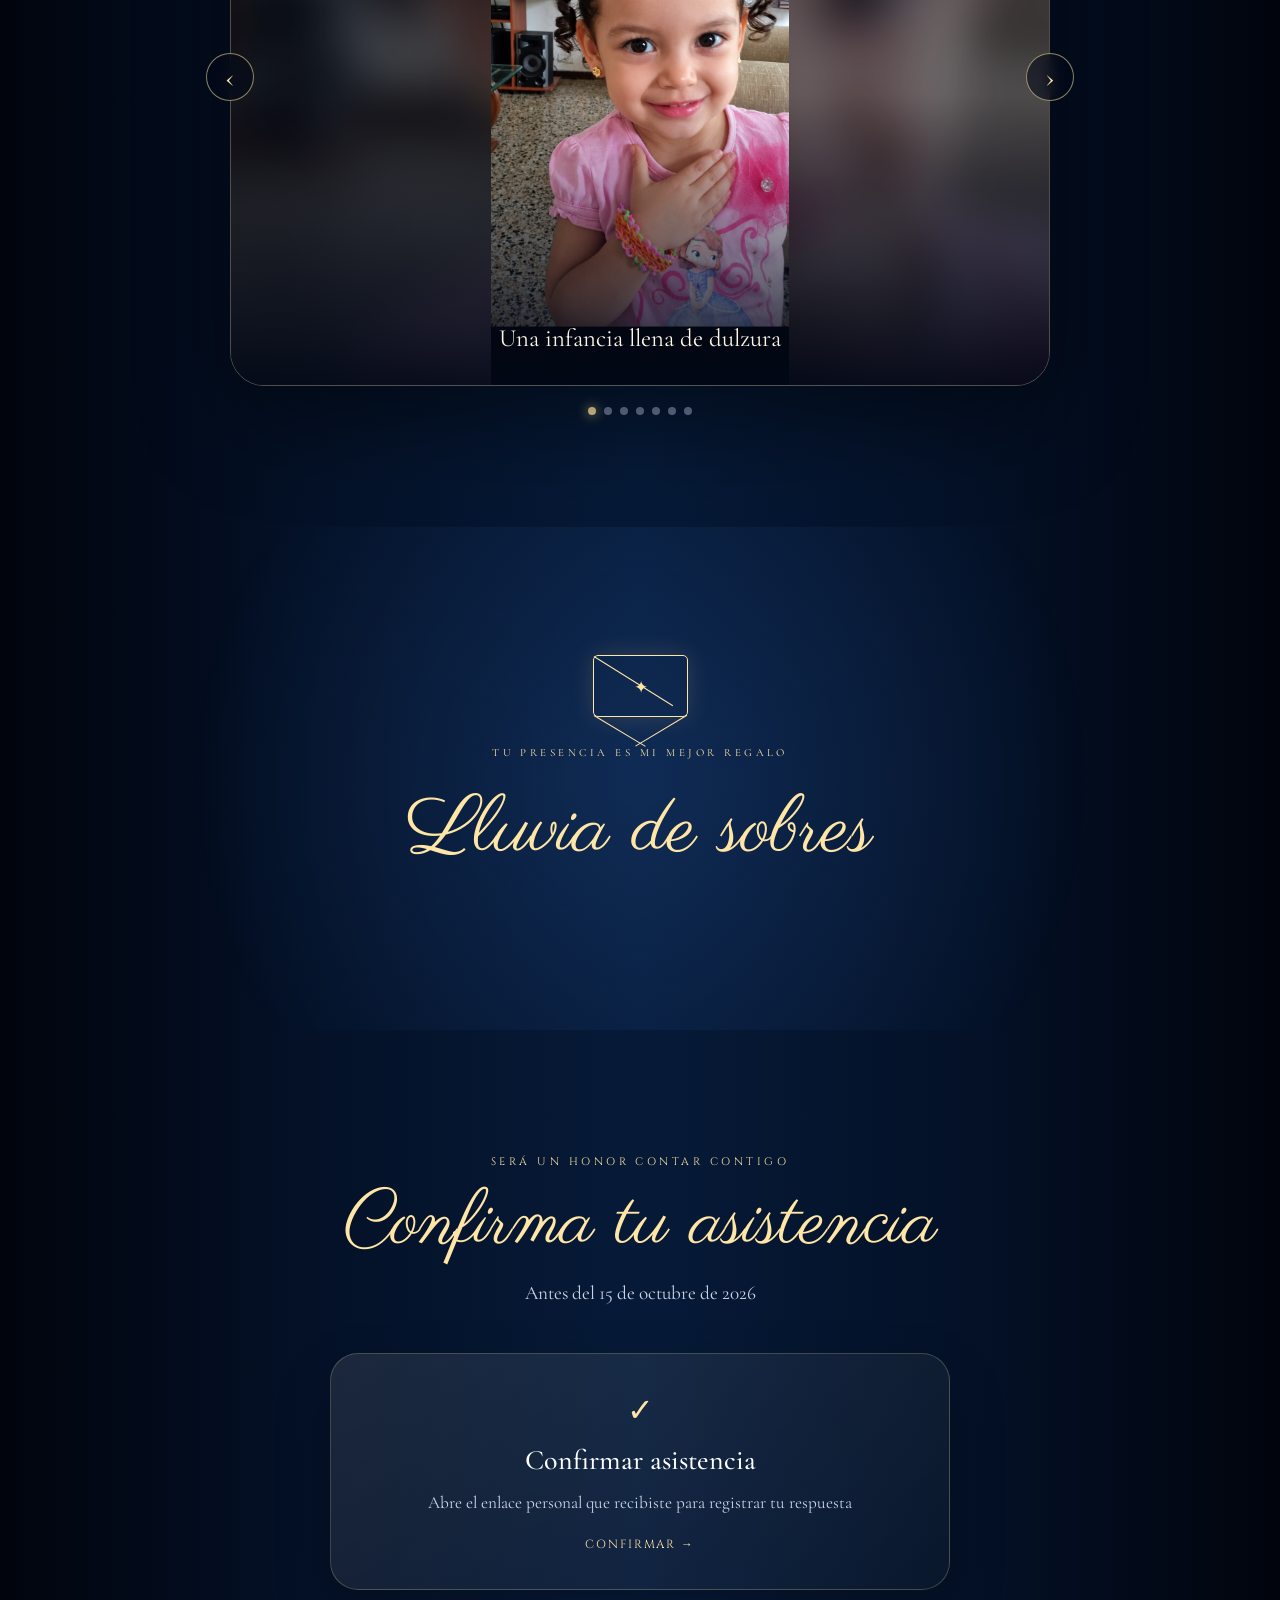
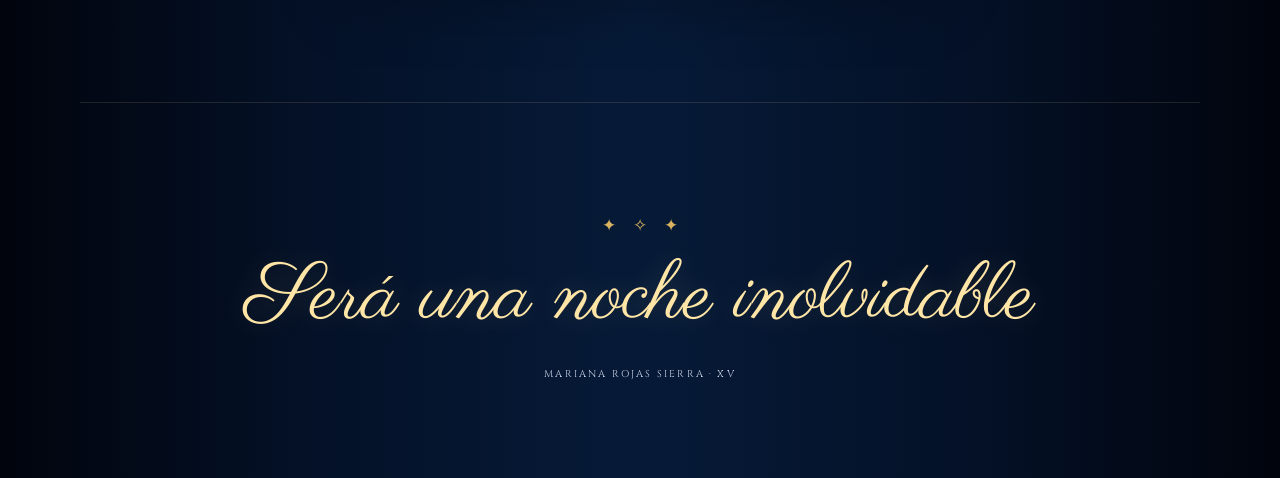
==== commit 1a1a036a: "Fijar hora definitiva de la celebración a las 7:00 p. m." ====
--- a/index.html
+++ b/index.html
@@ -50,7 +50,7 @@
   <section class="event panel" id="celebracion">
     <div class="section-head reveal unfold"><p class="kicker">Guarda la fecha</p><h3>La celebración</h3><div class="divider"><span></span>✦<span></span></div></div>
     <div class="event-grid">
-      <article class="info-card reveal left"><div class="icon">◷</div><small>Hora</small><strong>8:00 p. m.</strong></article>
+      <article class="info-card reveal left"><div class="icon">◷</div><small>Hora</small><strong>7:00 p. m.</strong></article>
       <article class="info-card reveal up"><div class="icon">⌖</div><small>Lugar</small><strong>Orquideorama</strong></article>
       <article class="info-card reveal right"><div class="icon">◇</div><small>Dirección</small><strong>Av. 2 Norte # 48–10</strong></article>
       <article class="info-card reveal up"><div class="icon">✧</div><small>Vestuario</small><strong>Formal</strong></article>
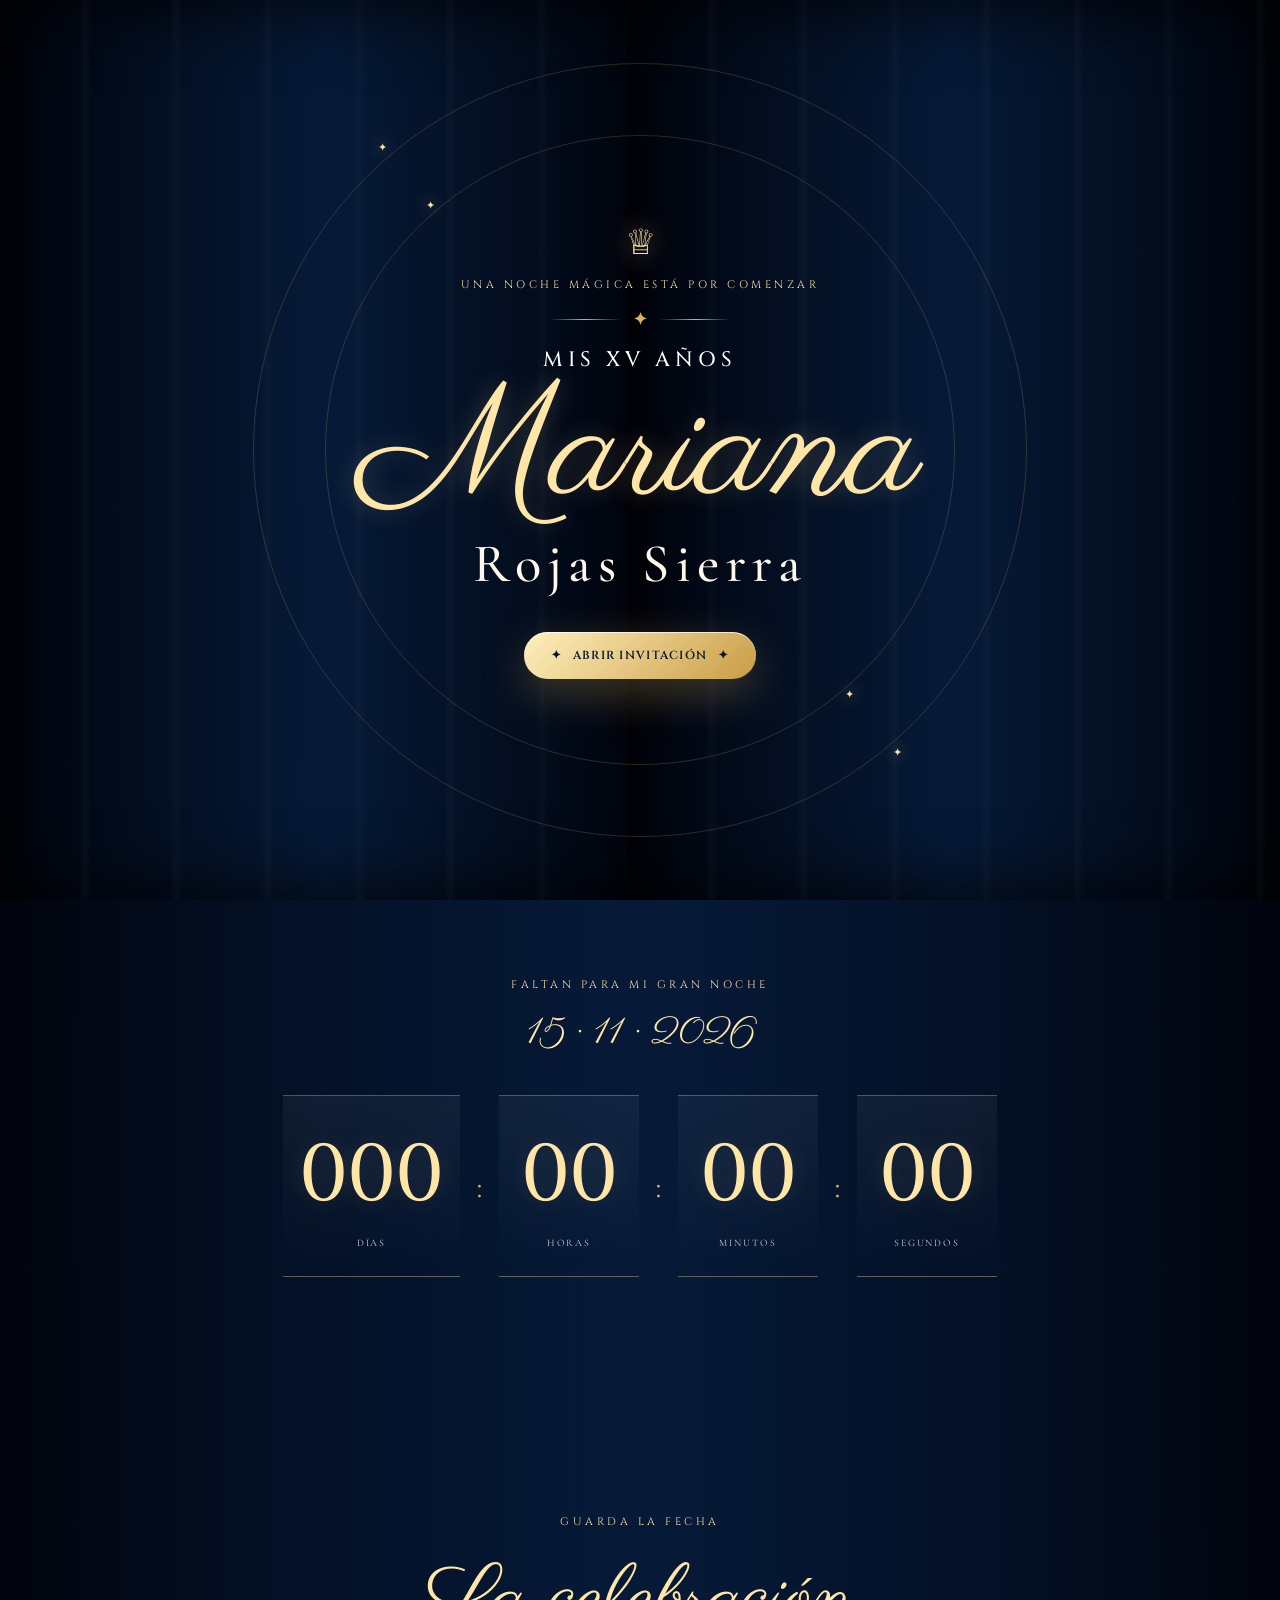
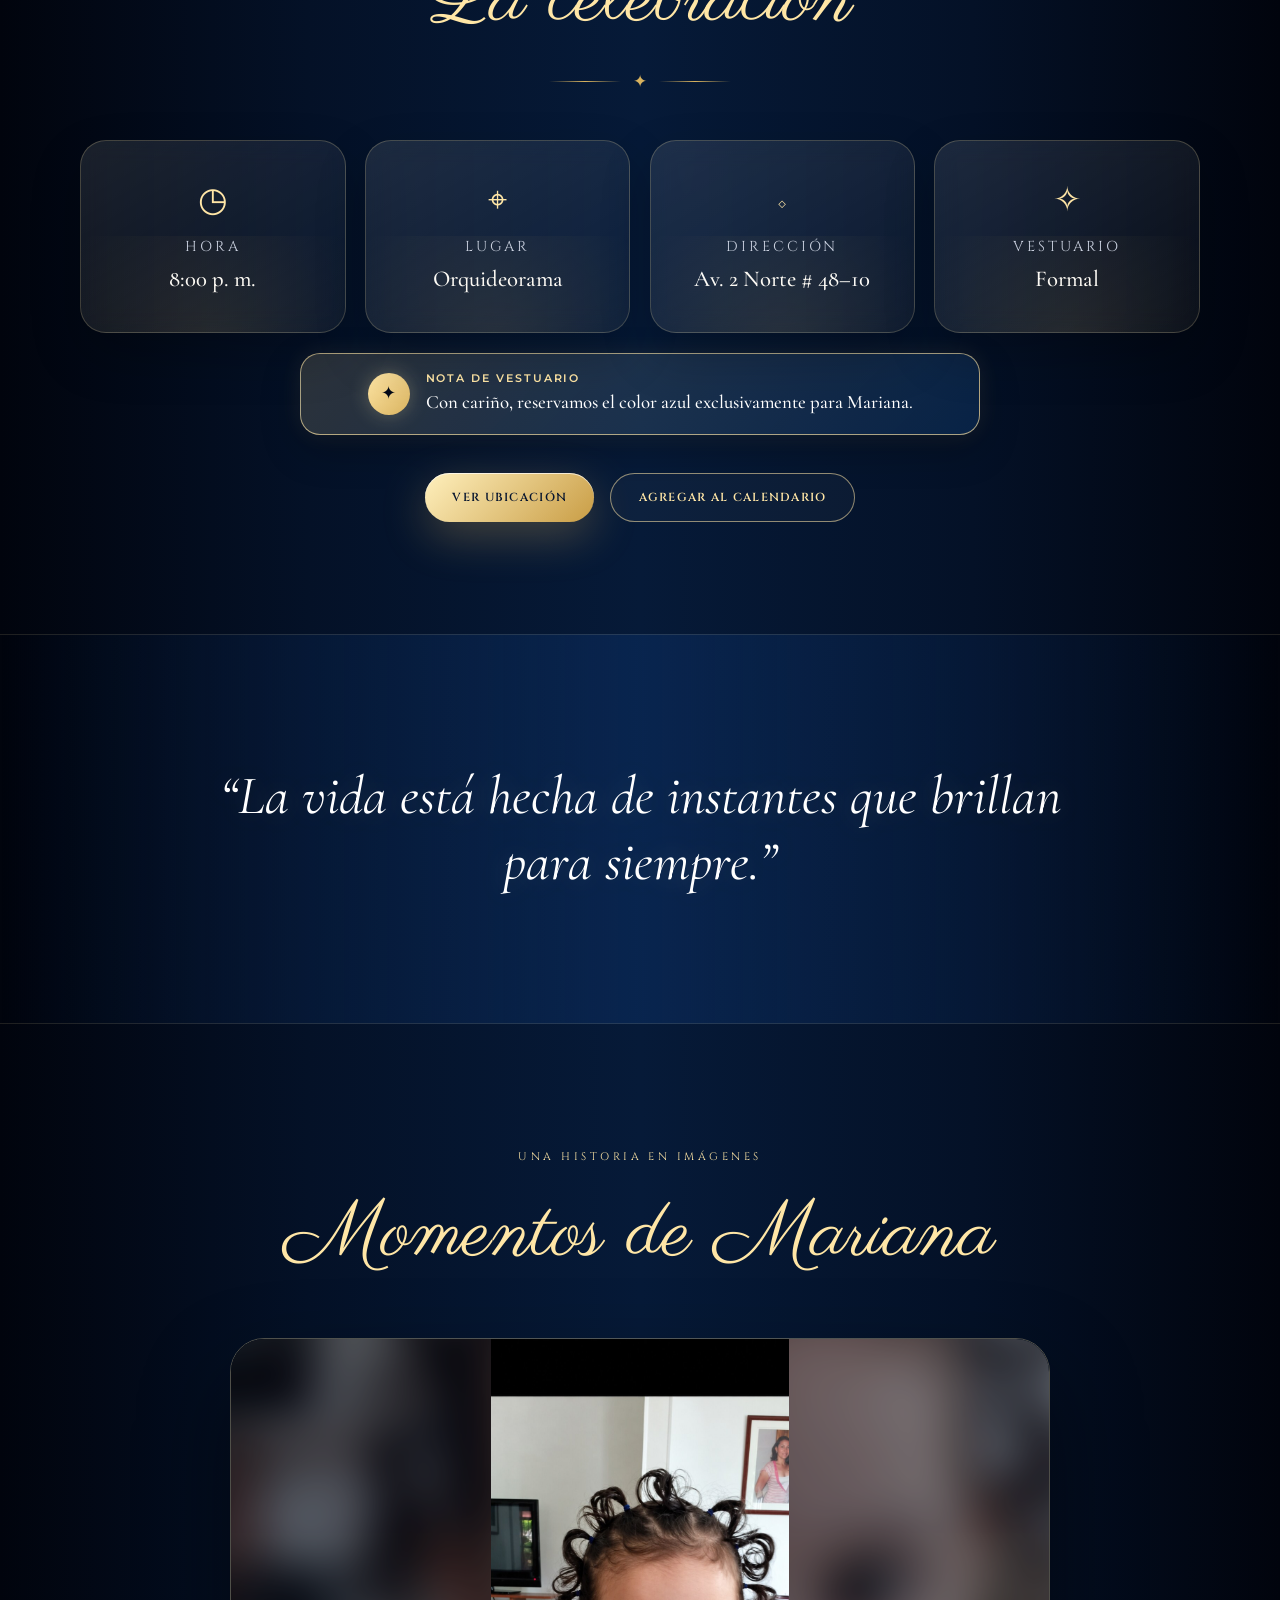
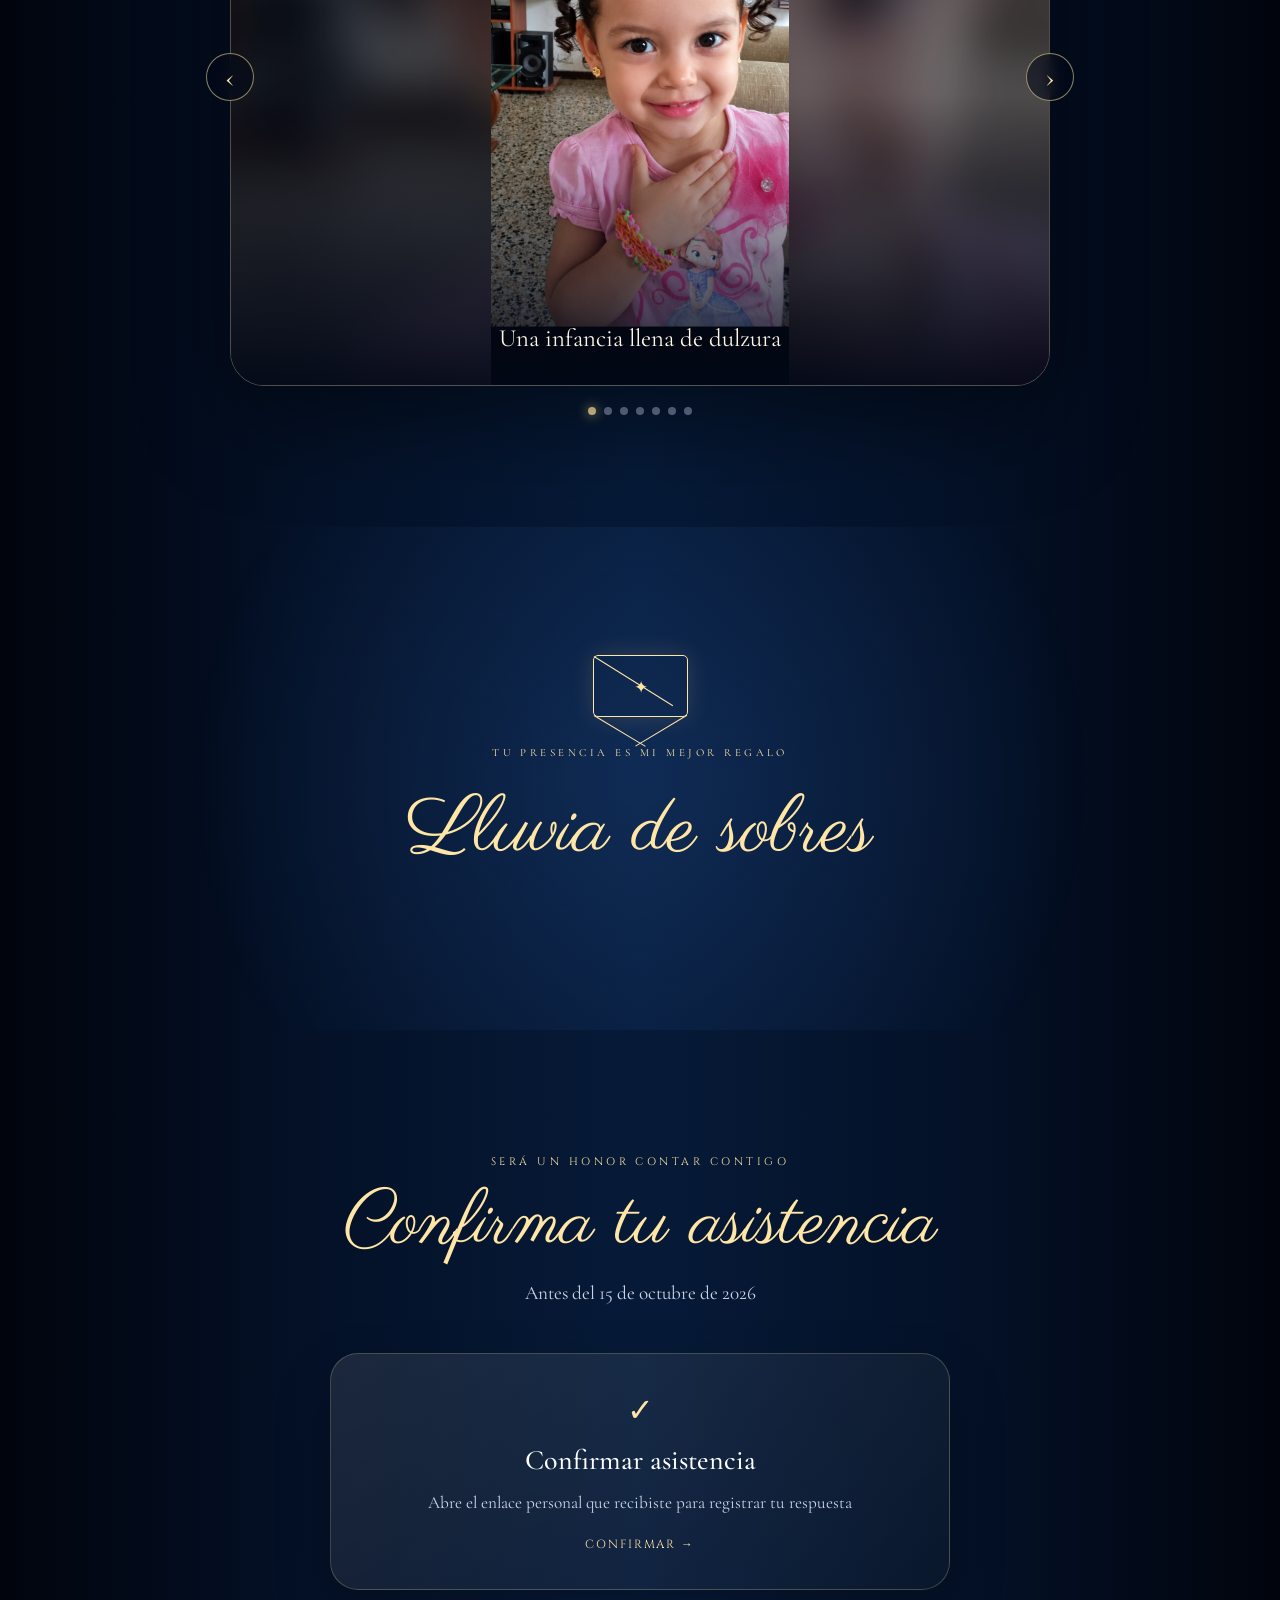
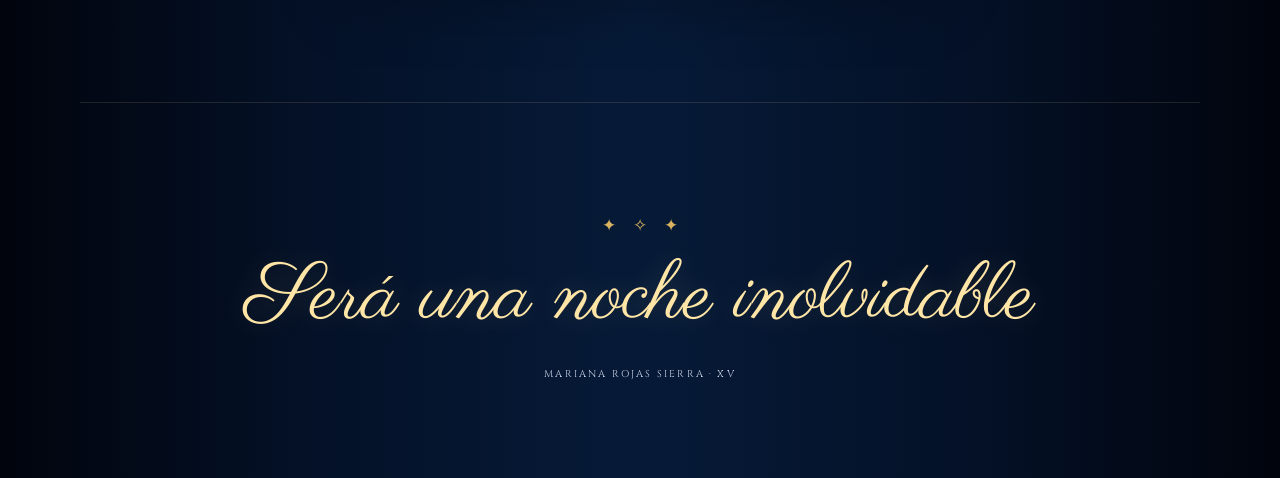
==== commit 5ea4a37e: "Cambiar hora de la celebración a las 8:00 p. m." ====
--- a/index.html
+++ b/index.html
@@ -50,7 +50,7 @@
   <section class="event panel" id="celebracion">
     <div class="section-head reveal unfold"><p class="kicker">Guarda la fecha</p><h3>La celebración</h3><div class="divider"><span></span>✦<span></span></div></div>
     <div class="event-grid">
-      <article class="info-card reveal left"><div class="icon">◷</div><small>Hora</small><strong>7:00 p. m.</strong></article>
+      <article class="info-card reveal left"><div class="icon">◷</div><small>Hora</small><strong>8:00 p. m.</strong></article>
       <article class="info-card reveal up"><div class="icon">⌖</div><small>Lugar</small><strong>Orquideorama</strong></article>
       <article class="info-card reveal right"><div class="icon">◇</div><small>Dirección</small><strong>Av. 2 Norte # 48–10</strong></article>
       <article class="info-card reveal up"><div class="icon">✧</div><small>Vestuario</small><strong>Formal</strong></article>
